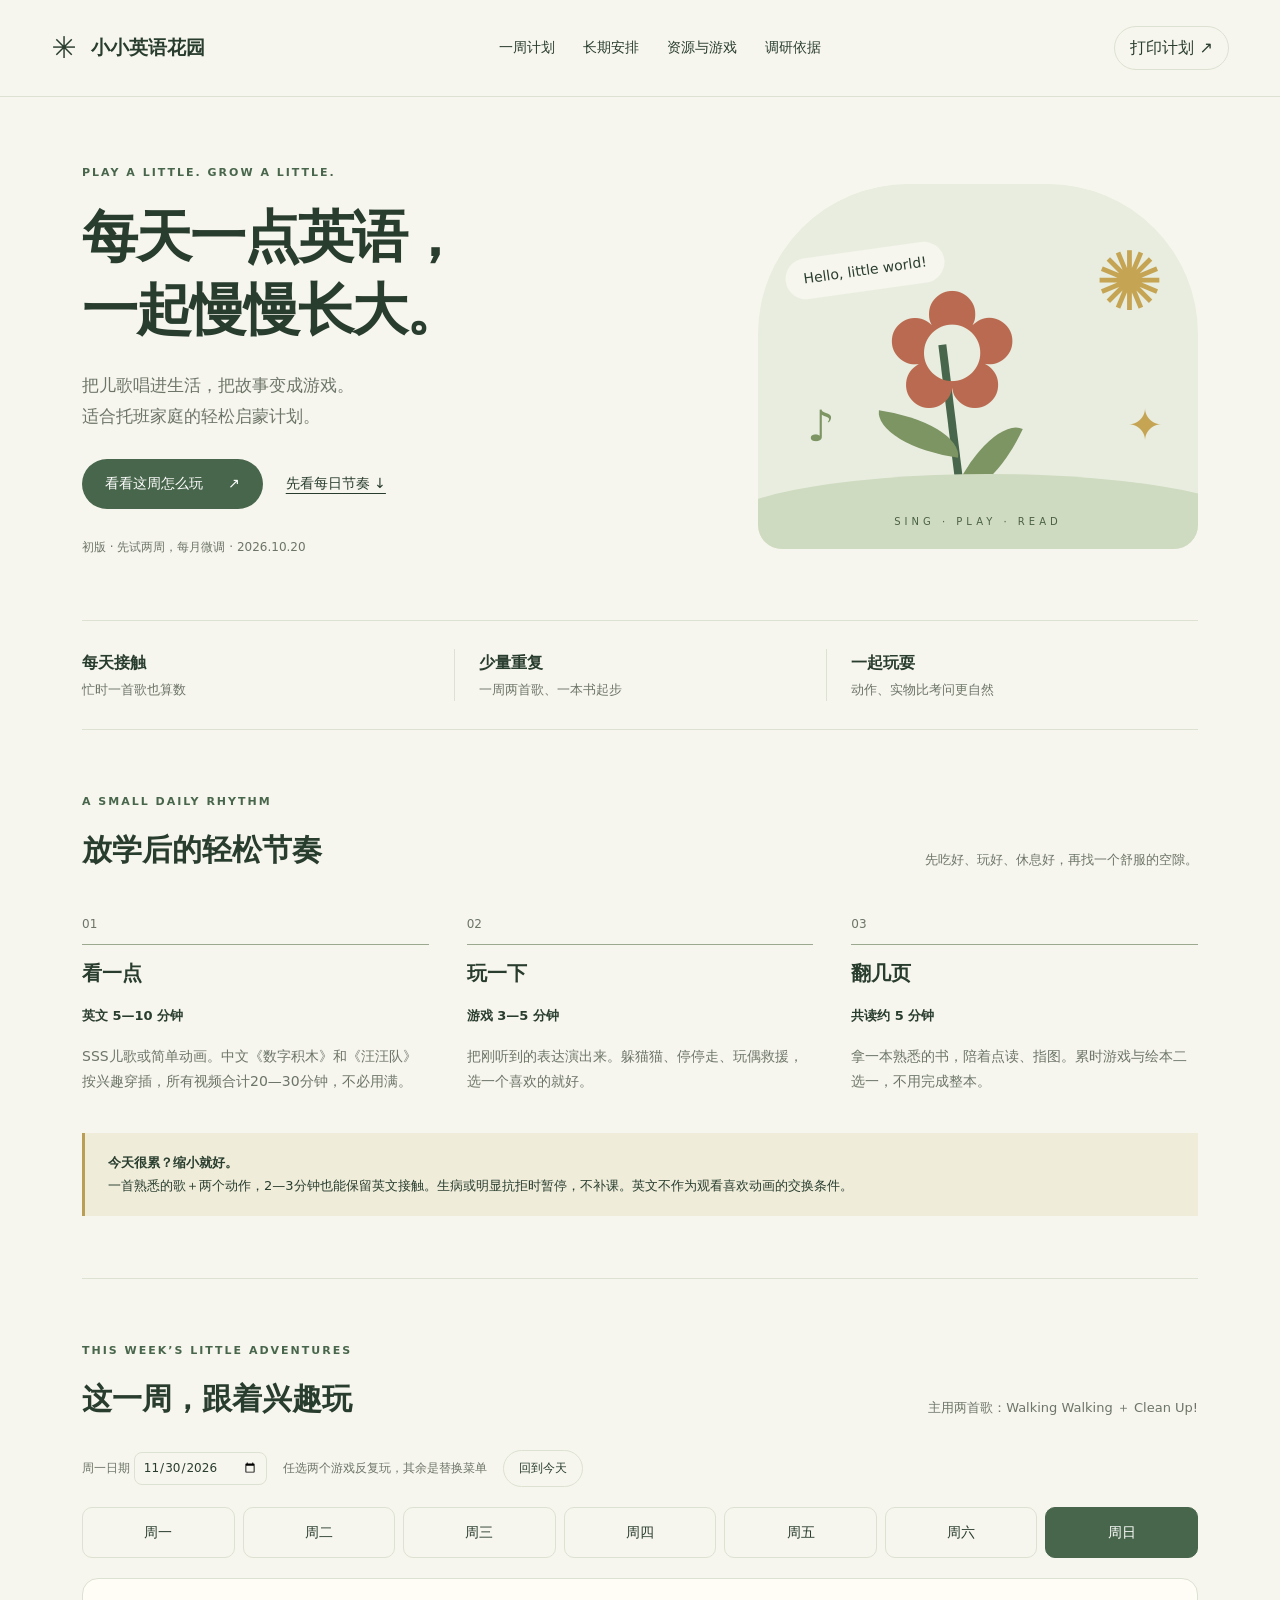
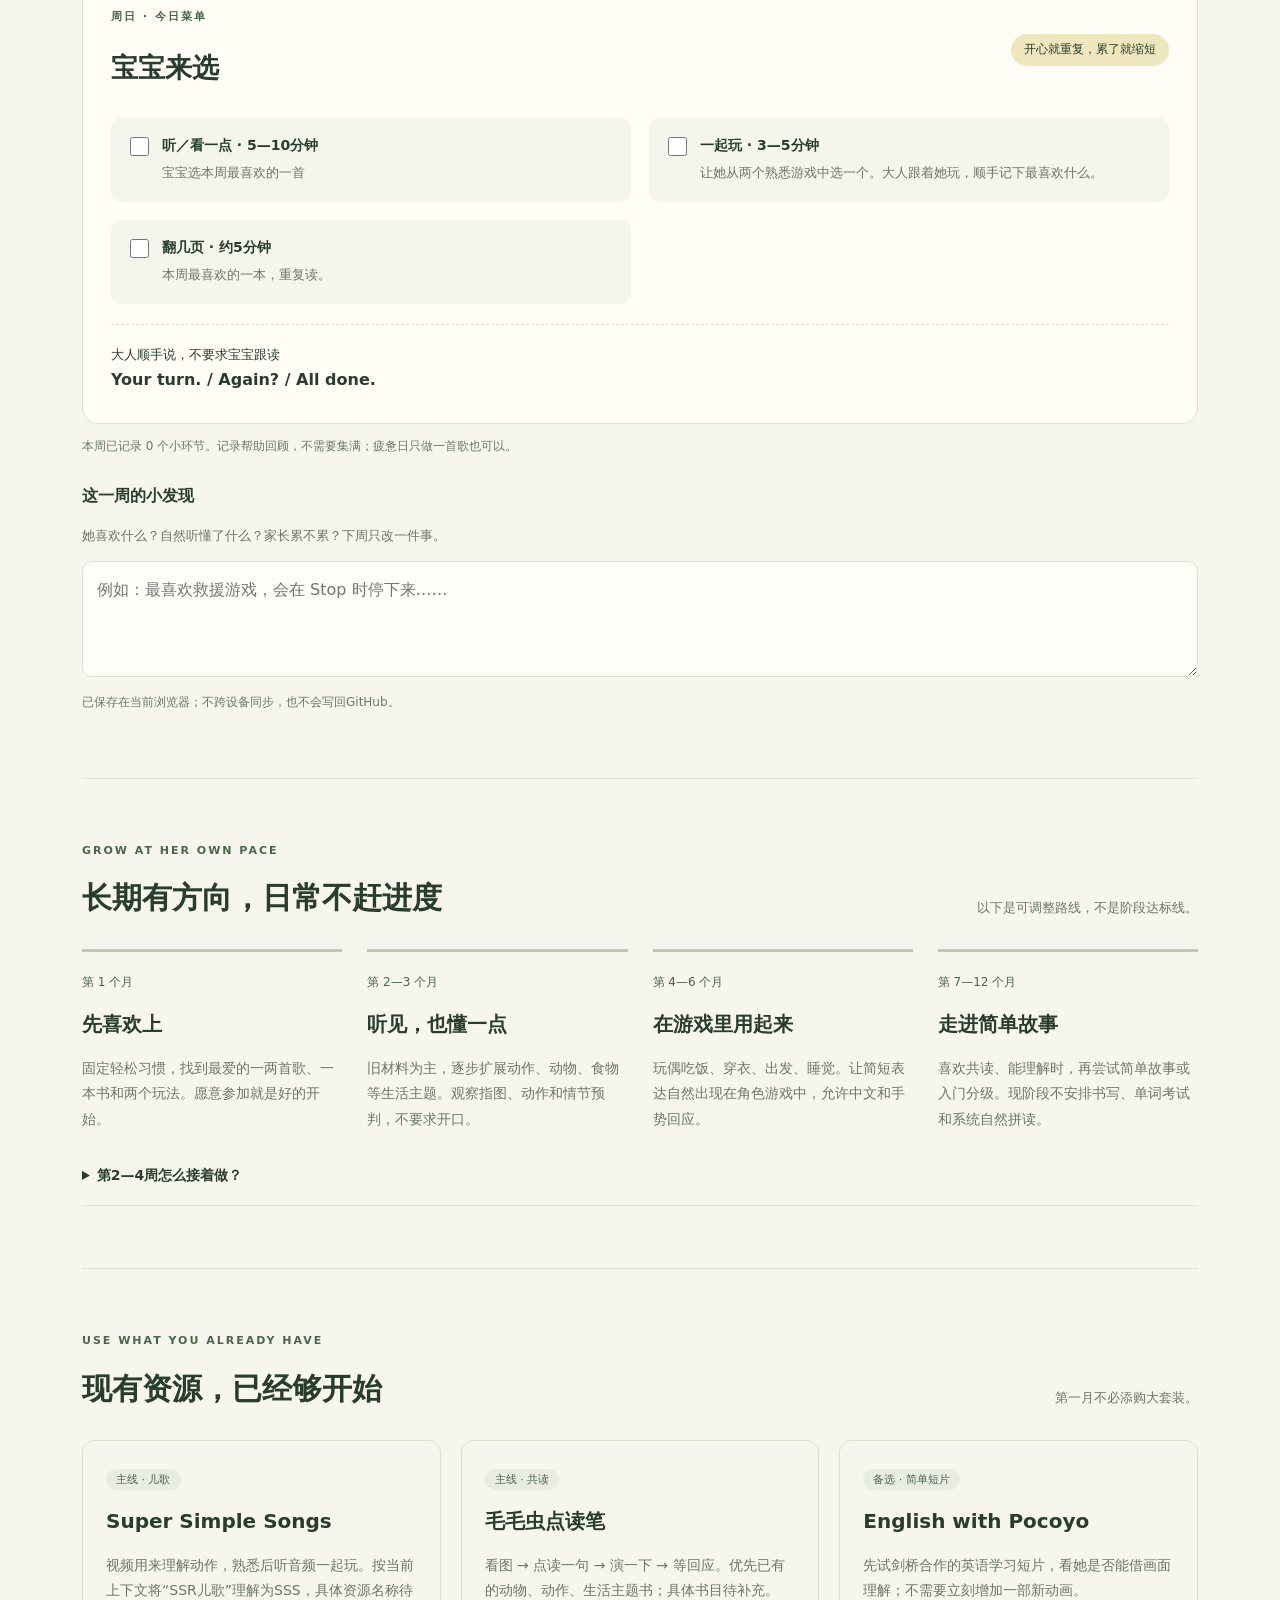
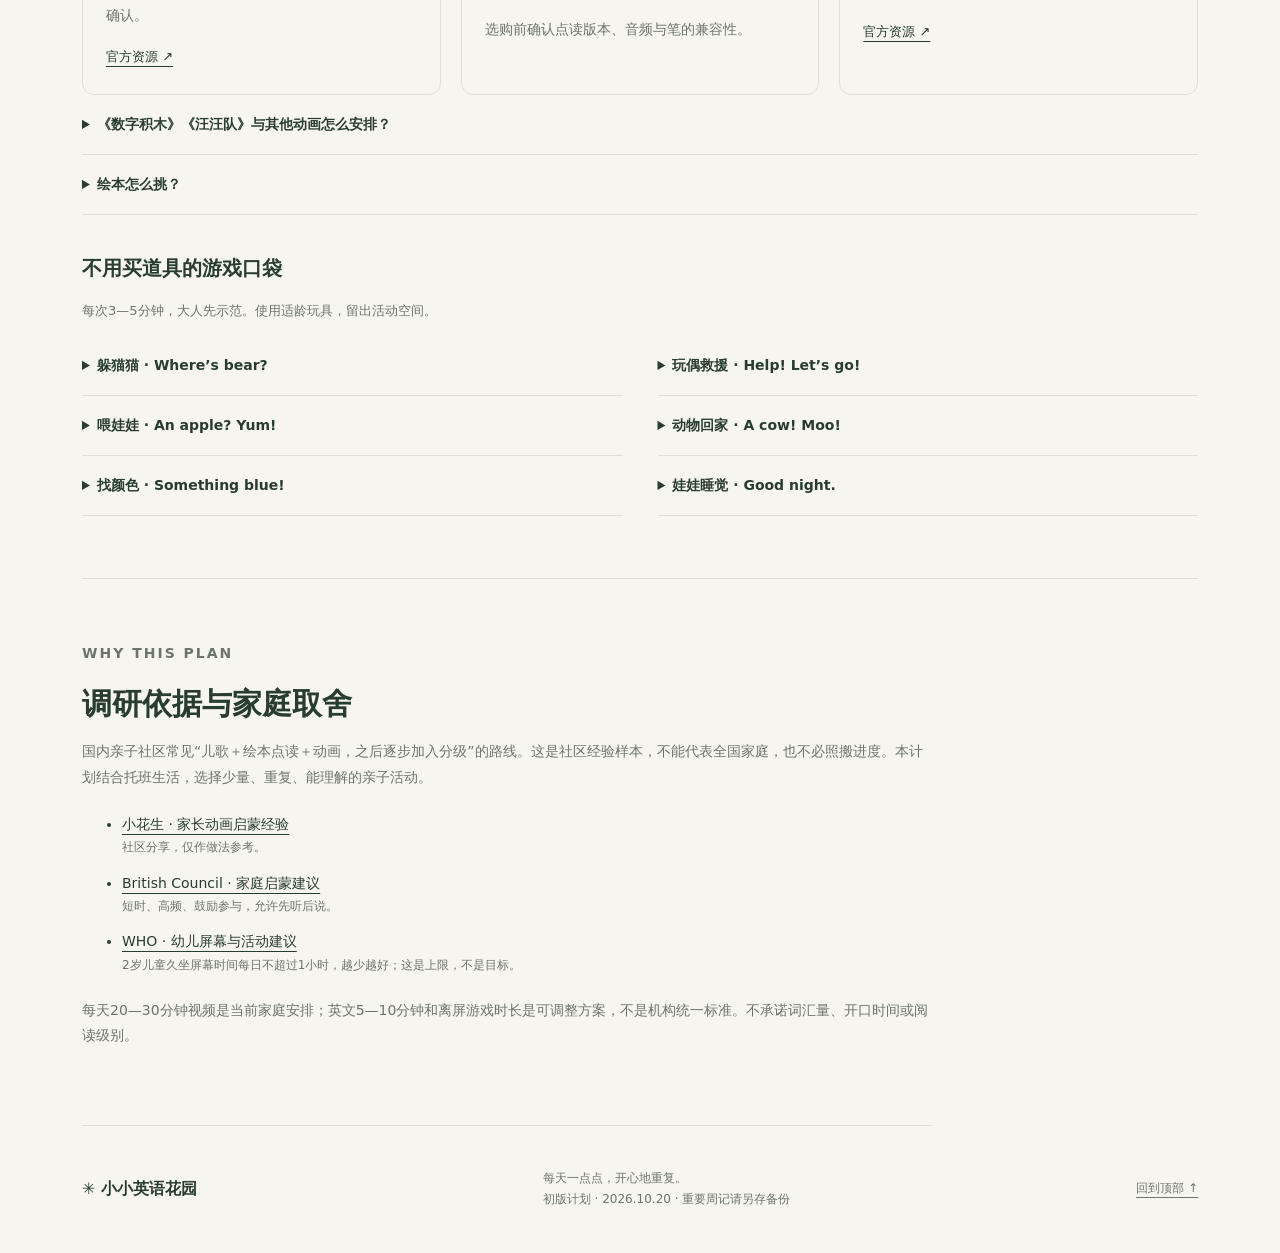
==== public/english-garden/index.html @ f320137e "Add English garden project folder, project index and shared Pages deployment" ====
<!doctype html>
<html lang="zh-CN"><head><meta charset="utf-8"><meta name="viewport" content="width=device-width,initial-scale=1"><meta name="theme-color" content="#48664b"><meta name="description" content="每天一点英语：适合托班家庭的亲子英语游戏、长期安排和一周计划。"><title>小小英语花园 · 家庭启蒙计划</title><link rel="stylesheet" href="style.css"></head>
<body><header><a class="brand" href="#home"><span aria-hidden="true">✳</span> 小小英语花园</a><nav aria-label="主导航"><a href="#week">一周计划</a><a href="#roadmap">长期安排</a><a href="#resources">资源与游戏</a><a href="#sources">调研依据</a></nav><button id="print" class="small">打印计划 ↗</button></header>
<main><section id="home" class="hero"><div><p class="eyebrow">PLAY A LITTLE. GROW A LITTLE.</p><h1>每天一点英语，<br>一起慢慢长大。</h1><p class="intro">把儿歌唱进生活，把故事变成游戏。<br>适合托班家庭的轻松启蒙计划。</p><div class="actions"><a class="button" href="#week">看看这周怎么玩 <span>↗</span></a><a href="#routine">先看每日节奏 ↓</a></div><p class="caption">初版 · 先试两周，每月微调 · 2026.10.20</p></div><div class="garden" aria-hidden="true"><div class="sun">✺</div><div class="bubble">Hello, little world!</div><div class="stem"></div><div class="flower">✿</div><div class="leaf l1"></div><div class="leaf l2"></div><div class="ground"></div><span class="seed">♪</span><span class="sprout">✦</span><div class="garden-label">SING · PLAY · READ</div></div></section>
<section class="principles"><div><b>每天接触</b><span>忙时一首歌也算数</span></div><div><b>少量重复</b><span>一周两首歌、一本书起步</span></div><div><b>一起玩耍</b><span>动作、实物比考问更自然</span></div></section>
<section id="routine"><div class="heading"><div><p class="eyebrow">A SMALL DAILY RHYTHM</p><h2>放学后的轻松节奏</h2></div><p>先吃好、玩好、休息好，再找一个舒服的空隙。</p></div><div class="routine"><article><span class="number">01</span><h3>看一点</h3><b>英文 5—10 分钟</b><p>SSS儿歌或简单动画。中文《数字积木》和《汪汪队》按兴趣穿插，所有视频合计20—30分钟，不必用满。</p></article><article><span class="number">02</span><h3>玩一下</h3><b>游戏 3—5 分钟</b><p>把刚听到的表达演出来。躲猫猫、停停走、玩偶救援，选一个喜欢的就好。</p></article><article><span class="number">03</span><h3>翻几页</h3><b>共读约 5 分钟</b><p>拿一本熟悉的书，陪着点读、指图。累时游戏与绘本二选一，不用完成整本。</p></article></div><aside class="note"><b>今天很累？缩小就好。</b> 一首熟悉的歌＋两个动作，2—3分钟也能保留英文接触。生病或明显抗拒时暂停，不补课。英文不作为观看喜欢动画的交换条件。</aside></section>
<section id="week" class="weekly"><div class="heading"><div><p class="eyebrow">THIS WEEK’S LITTLE ADVENTURES</p><h2>这一周，跟着兴趣玩</h2></div><p>主用两首歌：Walking Walking ＋ Clean Up!</p></div><div class="week-toolbar"><label>周一日期 <input type="date" id="weekDate"></label><span>任选两个游戏反复玩，其余是替换菜单</span><button class="small" id="today">回到今天</button></div><div id="days" class="days" role="tablist" aria-label="选择星期"></div><div id="dayPanel" role="tabpanel" tabindex="0"></div><p class="storage" id="progress" aria-live="polite"></p><div class="review"><label for="review">这一周的小发现</label><p>她喜欢什么？自然听懂了什么？家长累不累？下周只改一件事。</p><textarea id="review" rows="3" placeholder="例如：最喜欢救援游戏，会在 Stop 时停下来……"></textarea><span id="saveState" class="storage" role="status">勾选和周记仅保存在当前浏览器，不同步到GitHub或其他设备。</span></div><div id="printWeek" class="print-only"></div></section>
<section id="roadmap"><div class="heading"><div><p class="eyebrow">GROW AT HER OWN PACE</p><h2>长期有方向，日常不赶进度</h2></div><p>以下是可调整路线，不是阶段达标线。</p></div><div class="timeline"><article><span>第 1 个月</span><h3>先喜欢上</h3><p>固定轻松习惯，找到最爱的一两首歌、一本书和两个玩法。愿意参加就是好的开始。</p></article><article><span>第 2—3 个月</span><h3>听见，也懂一点</h3><p>旧材料为主，逐步扩展动作、动物、食物等生活主题。观察指图、动作和情节预判，不要求开口。</p></article><article><span>第 4—6 个月</span><h3>在游戏里用起来</h3><p>玩偶吃饭、穿衣、出发、睡觉。让简短表达自然出现在角色游戏中，允许中文和手势回应。</p></article><article><span>第 7—12 个月</span><h3>走进简单故事</h3><p>喜欢共读、能理解时，再尝试简单故事或入门分级。现阶段不安排书写、单词考试和系统自然拼读。</p></article></div><details><summary>第2—4周怎么接着做？</summary><p>第2周保留旧歌，按兴趣加入身体动作；第3周试动物与寻找；第4周试玩偶吃饭、睡觉。每周最多小幅增加内容，喜欢的主题可以延长，没兴趣就换回熟悉玩法。</p></details></section>
<section id="resources"><div class="heading"><div><p class="eyebrow">USE WHAT YOU ALREADY HAVE</p><h2>现有资源，已经够开始</h2></div><p>第一月不必添购大套装。</p></div><div class="resource-grid"><article><span class="tag">主线 · 儿歌</span><h3>Super Simple Songs</h3><p>视频用来理解动作，熟悉后听音频一起玩。按当前上下文将“SSR儿歌”理解为SSS，具体资源名称待确认。</p><a href="https://supersimple.com/super-simple-songs/" target="_blank" rel="noopener noreferrer">官方资源 ↗</a></article><article><span class="tag">主线 · 共读</span><h3>毛毛虫点读笔</h3><p>看图 → 点读一句 → 演一下 → 等回应。优先已有的动物、动作、生活主题书；具体书目待补充。</p><p class="caption">选购前确认点读版本、音频与笔的兼容性。</p></article><article><span class="tag">备选 · 简单短片</span><h3>English with Pocoyo</h3><p>先试剑桥合作的英语学习短片，看她是否能借画面理解；不需要立刻增加一部新动画。</p><a href="https://www.cambridgeenglish.org/learning-english/parents-and-children/activities-for-children/pocoyo/" target="_blank" rel="noopener noreferrer">官方资源 ↗</a></article></div><details><summary>《数字积木》《汪汪队》与其他动画怎么安排？</summary><p>中文《数字积木》继续作为数学兴趣内容；偶尔想看《汪汪队》也保留，纳入总视频时长。每天英文接触可以通过歌曲、游戏或绘本维持。英文 Numberblocks 可以从介绍1—5的内容试起；Peppa Pig及《汪汪队》英文连续对话暂不作为零基础主线。没有兴趣时不用硬换英文。</p></details><details><summary>绘本怎么挑？</summary><p>先挑已有的图清楚、文字少、能演出来的书。若已有 Dear Zoo、Brown Bear、Where’s Spot? 可以试；这些是条件推荐，不表示已经拥有，也不要求购买。</p></details><div class="games-title"><h3>不用买道具的游戏口袋</h3><p>每次3—5分钟，大人先示范。使用适龄玩具，留出活动空间。</p></div><div class="game-list"><details><summary>躲猫猫 · Where’s bear?</summary><p>毛巾盖住玩偶，露一点让她找，再轮流藏。说 Peekaboo! 她只做动作也可以。</p></details><details><summary>玩偶救援 · Help! Let’s go!</summary><p>积木挡住玩偶，玩具车来帮忙，搬开后说 Thank you! 用她喜欢的救援情节延伸。</p></details><details><summary>喂娃娃 · An apple? Yum!</summary><p>用适龄玩具食物或图片给娃娃吃饭，最后说 All done. 不使用有误吞风险的小零件。</p></details><details><summary>动物回家 · A cow! Moo!</summary><p>拿两三只动物玩具，模仿声音、走路和睡觉，再送回纸盒。</p></details><details><summary>找颜色 · Something blue!</summary><p>只从眼前两三件物品中找一种颜色。她看向、指向目标都算回应，不要求英文说出。</p></details><details><summary>娃娃睡觉 · Good night.</summary><p>给娃娃擦脸、盖小被子，挥手道晚安。在熟悉情节里反复使用简短表达。</p></details></div></section>
<section id="sources" class="sources"><p class="eyebrow">WHY THIS PLAN</p><h2>调研依据与家庭取舍</h2><p>国内亲子社区常见“儿歌＋绘本点读＋动画，之后逐步加入分级”的路线。这是社区经验样本，不能代表全国家庭，也不必照搬进度。本计划结合托班生活，选择少量、重复、能理解的亲子活动。</p><ul><li><a href="https://www.xiaohuasheng.cn/blog/27de4a2fd410fbc5" target="_blank" rel="noopener noreferrer">小花生 · 家长动画启蒙经验</a><span>社区分享，仅作做法参考。</span></li><li><a href="https://learnenglishkids.britishcouncil.org/parents/helping-your-child/how-start-teaching-kids-english-home?page=2" target="_blank" rel="noopener noreferrer">British Council · 家庭启蒙建议</a><span>短时、高频、鼓励参与，允许先听后说。</span></li><li><a href="https://www.who.int/EN/news-room/detail/24-04-2019-to-grow-up-healthy-children-need-to-sit-less-and-play-more" target="_blank" rel="noopener noreferrer">WHO · 幼儿屏幕与活动建议</a><span>2岁儿童久坐屏幕时间每日不超过1小时，越少越好；这是上限，不是目标。</span></li></ul><p class="caption">每天20—30分钟视频是当前家庭安排；英文5—10分钟和离屏游戏时长是可调整方案，不是机构统一标准。不承诺词汇量、开口时间或阅读级别。</p></section></main>
<footer><span>✳ 小小英语花园</span><p>每天一点点，开心地重复。<br>初版计划 · 2026.10.20 · 重要周记请另存备份</p><a href="#home">回到顶部 ↑</a></footer><script src="app.js"></script></body></html>
---- public/english-garden/style.css ----
:root{--paper:#f7f6ee;--ink:#293d2e;--green:#48664b;--muted:#6c7568;--line:#dce1d2;--yellow:#eee3a6}*{box-sizing:border-box}html{scroll-behavior:smooth;scroll-padding-top:95px}body{margin:0;background:var(--paper);color:var(--ink);font:16px/1.8 system-ui,-apple-system,"PingFang SC","Microsoft YaHei",sans-serif}a{color:inherit;text-underline-offset:5px}button,input,textarea{font:inherit}button,a,input,textarea,summary{-webkit-tap-highlight-color:transparent}button{cursor:pointer}a:focus-visible,button:focus-visible,input:focus-visible,textarea:focus-visible,summary:focus-visible{outline:3px solid #b07a39;outline-offset:4px}header{display:flex;align-items:center;justify-content:space-between;gap:20px;padding:21px 4vw;border-bottom:1px solid var(--line);background:var(--paper)}.brand{font-weight:750;text-decoration:none;font-size:19px;white-space:nowrap}.brand span{font-size:30px;vertical-align:middle;margin-right:8px}nav{display:flex;gap:28px;font-size:14px}nav a{text-decoration:none}.small{padding:7px 15px;border:1px solid var(--line);border-radius:30px;background:transparent;color:var(--ink);white-space:nowrap}main{max-width:1180px;margin:auto;padding:0 32px}section{padding:62px 0;border-bottom:1px solid var(--line)}.hero{display:grid;grid-template-columns:1.15fr 1fr;align-items:center;gap:30px;padding:66px 0 50px}.eyebrow{font-size:11px;font-weight:650;letter-spacing:2px;color:var(--green);margin:0 0 17px}h1{font-size:clamp(38px,4.4vw,62px);line-height:1.3;letter-spacing:-2px;font-weight:600;margin:12px 0 24px}h2{font-size:30px;line-height:1.4;margin:0;font-weight:600}h3{font-size:20px;margin:10px 0}.intro{font-size:17px;color:var(--muted)}.actions{display:flex;align-items:center;gap:23px;margin:28px 0}.actions>a{font-size:14px}.button{display:inline-flex;gap:25px;padding:12px 23px;border-radius:30px;background:var(--green);color:white;text-decoration:none}.caption,.storage{font-size:12px;color:var(--muted)}.garden{position:relative;height:365px;border-radius:150px 150px 24px 24px;background:#e8eddf;overflow:hidden;max-width:440px;width:100%;justify-self:end}.sun{position:absolute;top:24px;right:34px;color:#c5a454;font-size:82px}.bubble{position:absolute;top:66px;left:27px;background:var(--paper);padding:8px 18px;border-radius:22px;font-size:14px;transform:rotate(-8deg)}.flower{position:absolute;left:125px;top:85px;font-size:165px;line-height:1;color:#ba6a50;z-index:2}.stem{position:absolute;width:8px;height:175px;left:191px;top:160px;background:var(--green);transform:rotate(-7deg)}.leaf{position:absolute;width:85px;height:36px;border-radius:0 100% 0 100%;background:#7d9463;top:232px;left:118px;transform:rotate(8deg)}.l2{left:188px;top:258px;transform:rotate(-65deg)}.ground{position:absolute;width:550px;height:110px;background:#cfdbc0;border-radius:50%;left:-45px;bottom:-35px}.seed{position:absolute;left:49px;bottom:84px;font-size:43px;color:#7d9463}.sprout{position:absolute;right:35px;bottom:85px;font-size:43px;color:#c5a454}.garden-label{position:absolute;bottom:18px;width:100%;text-align:center;font-size:10px;letter-spacing:4px;color:#4b6144}.principles{padding:28px 0;display:grid;grid-template-columns:repeat(3,1fr)}.principles div{padding-left:24px;border-left:1px solid var(--line)}.principles div:first-child{padding-left:0;border:0}.principles b,.principles span{display:block}.principles span{font-size:13px;color:var(--muted)}.heading{display:flex;justify-content:space-between;align-items:end;gap:28px;margin-bottom:30px}.heading>p{font-size:13px;color:var(--muted);max-width:330px;margin:0}.routine{display:grid;grid-template-columns:repeat(3,1fr);gap:38px}.routine article{position:relative;padding-top:13px}.number{font-size:12px;border-bottom:1px solid #9ba98f;padding-bottom:8px;display:block;color:var(--muted)}.routine b{font-size:13px}.routine p,.resource-grid p,.timeline p{font-size:14px;color:var(--muted)}.note{margin-top:25px;padding:18px 23px;border-left:3px solid #ba9d56;background:#efecda;font-size:13px}.note b{display:block}.week-toolbar{display:flex;gap:16px;align-items:center;flex-wrap:wrap;font-size:12px;color:var(--muted);margin-bottom:20px}input[type=date]{border:1px solid var(--line);background:transparent;border-radius:8px;color:var(--ink);padding:4px 8px}.days{display:grid;grid-template-columns:repeat(7,1fr);gap:8px;margin-bottom:20px}.days button{border:1px solid var(--line);padding:12px 4px;background:transparent;border-radius:10px;color:var(--ink);font-size:14px}.days button[aria-selected=true]{background:var(--green);color:white;border-color:var(--green)}.day-content{background:#fffdf6;border:1px solid var(--line);border-radius:16px;padding:28px}.day-header{display:flex;align-items:center;justify-content:space-between;gap:18px}.day-header h3{font-size:27px;margin:0}.badge{font-size:12px;border-radius:20px;background:#eee7bd;padding:5px 13px;white-space:nowrap}.tasks{display:grid;grid-template-columns:1fr 1fr;gap:18px;margin-top:25px}.task{display:flex;align-items:start;gap:10px;padding:15px;background:#f4f5ec;border-radius:10px;cursor:pointer}.task input{width:19px;height:19px;flex:0 0 19px;accent-color:var(--green);margin-top:4px}.task b{font-size:14px;display:block}.task span{font-size:13px;color:var(--muted)}.phrase{border-top:1px dashed var(--line);padding-top:18px;margin-top:20px;font-size:13px}.phrase b{display:block;font-size:16px}.review{margin-top:25px}.review>label{font-weight:650}.review p{font-size:13px;color:var(--muted)}textarea{width:100%;border:1px solid var(--line);border-radius:10px;padding:14px;background:#fffdf7;color:var(--ink);resize:vertical}.timeline{display:grid;grid-template-columns:repeat(4,1fr);gap:25px}.timeline article{border-top:3px solid #bccba9;padding-top:15px}.timeline span{font-size:12px;color:var(--green)}details{border-bottom:1px solid var(--line);padding:17px 0;font-size:14px}summary{cursor:pointer;font-weight:600}details p{color:var(--muted);padding-right:15px}.resource-grid{display:grid;grid-template-columns:repeat(3,1fr);gap:20px}.resource-grid article{border:1px solid var(--line);padding:23px;border-radius:12px}.tag{font-size:11px;color:var(--green);background:#e9eddf;padding:4px 10px;border-radius:20px}.resource-grid a{font-size:13px}.games-title{margin-top:35px}.games-title p{font-size:13px;color:var(--muted)}.game-list{display:grid;grid-template-columns:1fr 1fr;gap:0 35px}.sources{max-width:850px}.sources>p{font-size:14px;color:var(--muted)}.sources li{padding:6px 0;font-size:14px}.sources li span{display:block;color:var(--muted);font-size:12px}footer{max-width:1180px;margin:auto;display:flex;justify-content:space-between;align-items:center;padding:30px 32px;gap:20px;font-size:12px;color:var(--muted)}footer>span{font-size:16px;font-weight:650;color:var(--ink)}.print-only{display:none}@media(max-width:800px){header{flex-wrap:wrap;padding:15px 22px;gap:12px}nav{order:3;width:100%;gap:18px;justify-content:space-between;font-size:12px}main{padding:0 22px}.hero{grid-template-columns:1fr;gap:20px;padding-top:35px}.garden{justify-self:center;height:280px;max-width:420px}.flower{top:36px}.stem{top:115px}.leaf{top:185px}.l2{top:211px}.bubble{top:35px}.sun{top:0}.heading{display:block}.heading>p{margin-top:16px}.routine,.resource-grid{grid-template-columns:1fr;gap:15px}.routine article{padding-top:0}.timeline{grid-template-columns:1fr 1fr}.tasks{grid-template-columns:1fr}.days{gap:4px}.days button{font-size:12px}.day-content{padding:20px}.day-header{align-items:start}.day-header h3{font-size:23px}.badge{font-size:10px}.principles div{padding-left:12px}.principles b{font-size:14px}.principles span{font-size:11px}.game-list{grid-template-columns:1fr}section{padding:40px 0}footer{flex-wrap:wrap}.actions{gap:15px}.actions>a{font-size:12px}}@media(prefers-reduced-motion:reduce){html{scroll-behavior:auto}}@media print{header,footer,.hero,.principles,#routine,#roadmap,#resources,#sources,.week-toolbar,.days,#dayPanel,.review,.storage{display:none}main{max-width:none;padding:0}section{padding:0;border:0}.print-only{display:block}.print-day{break-inside:avoid;border-bottom:1px solid #ccc;padding:9px 0}.print-day h3{margin:2px 0}.print-day p{margin:2px 0;font-size:12px}body{background:white;color:black}.weekly .heading{margin-bottom:10px}h2{font-size:24px}.heading>p{font-size:11px}}
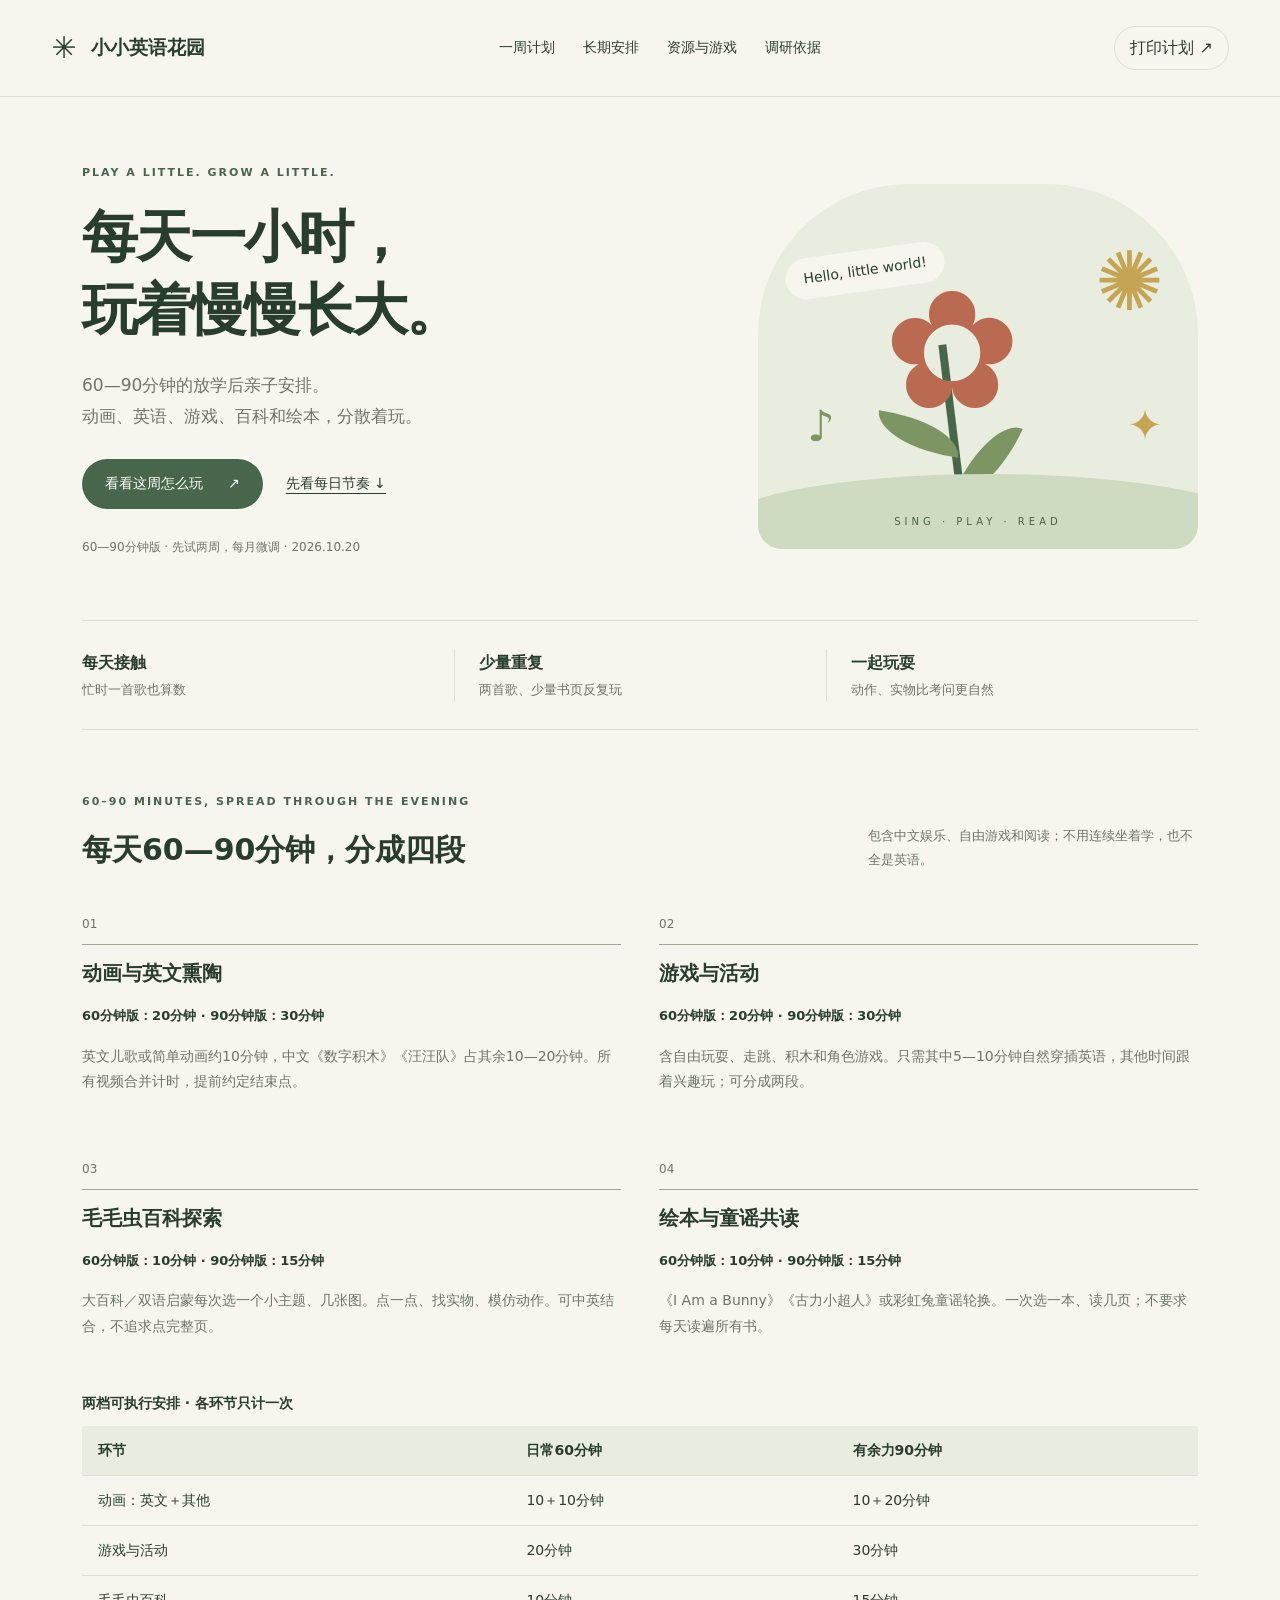
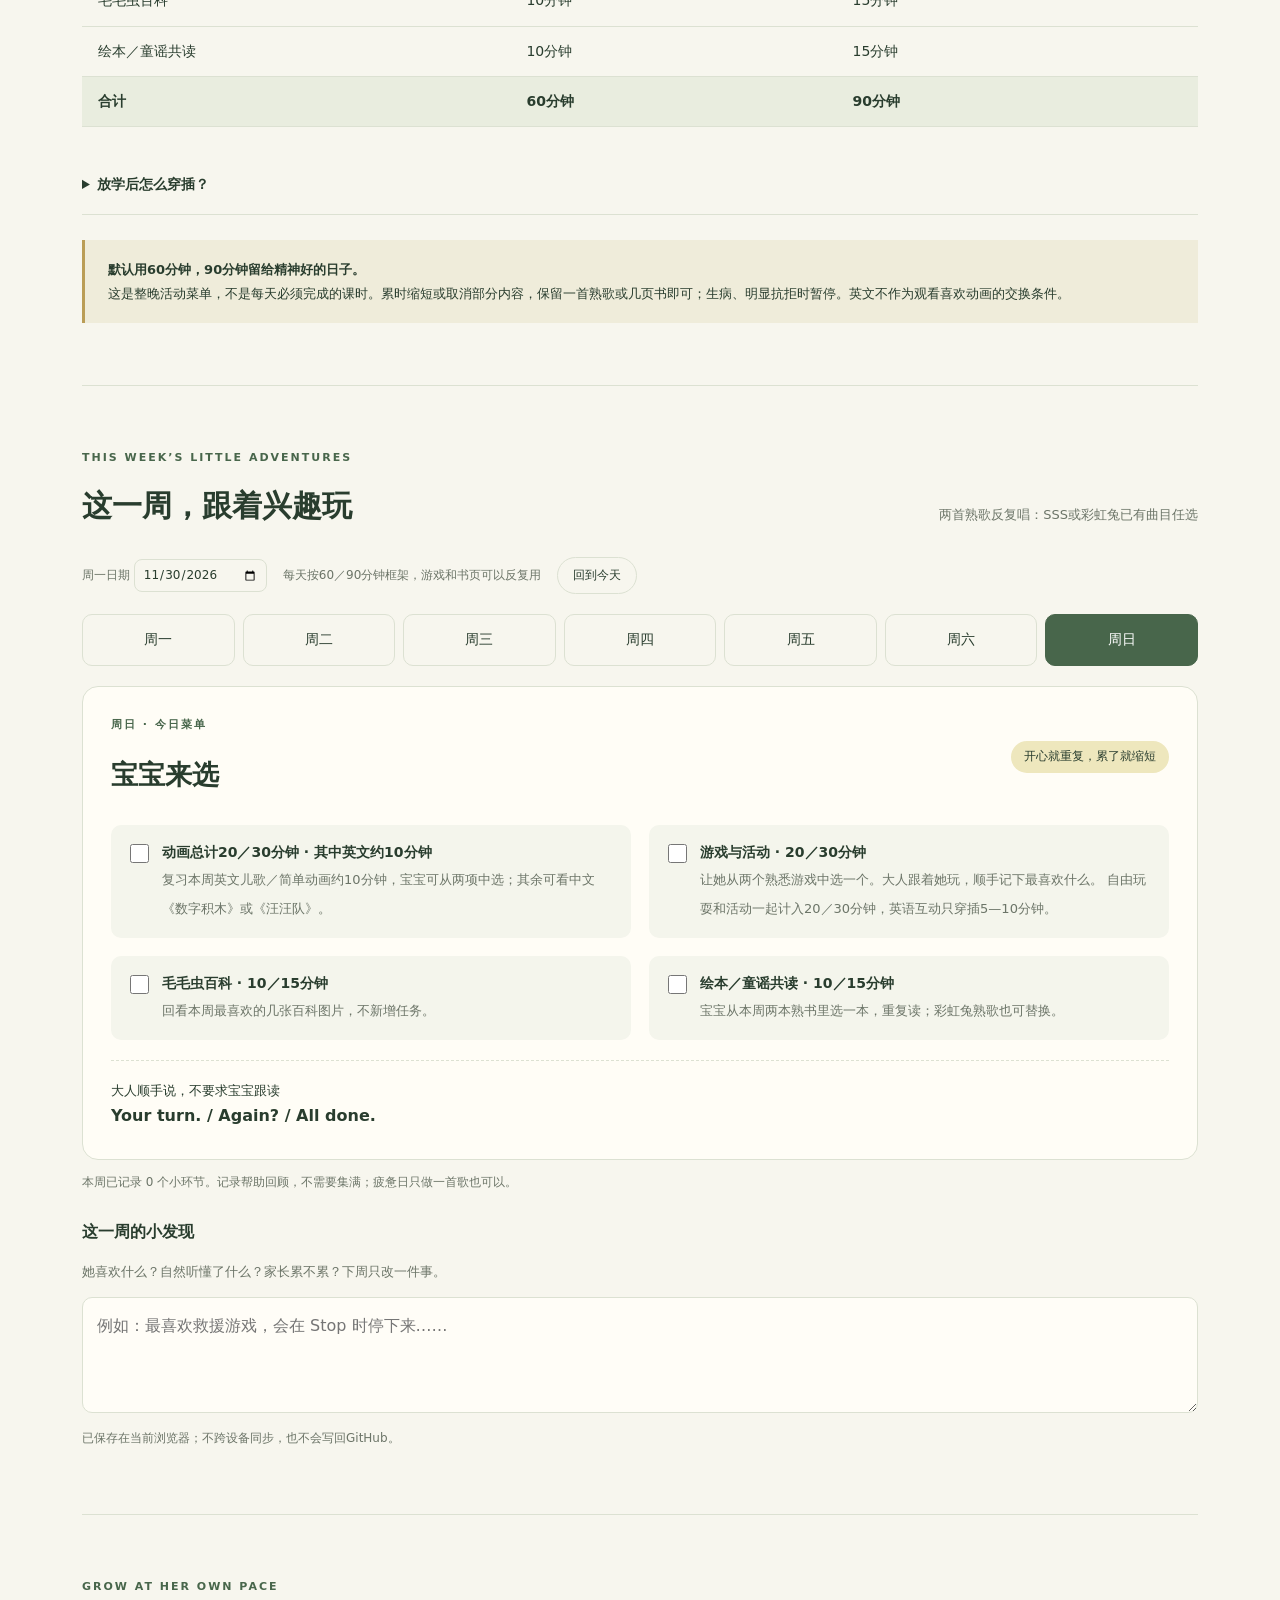
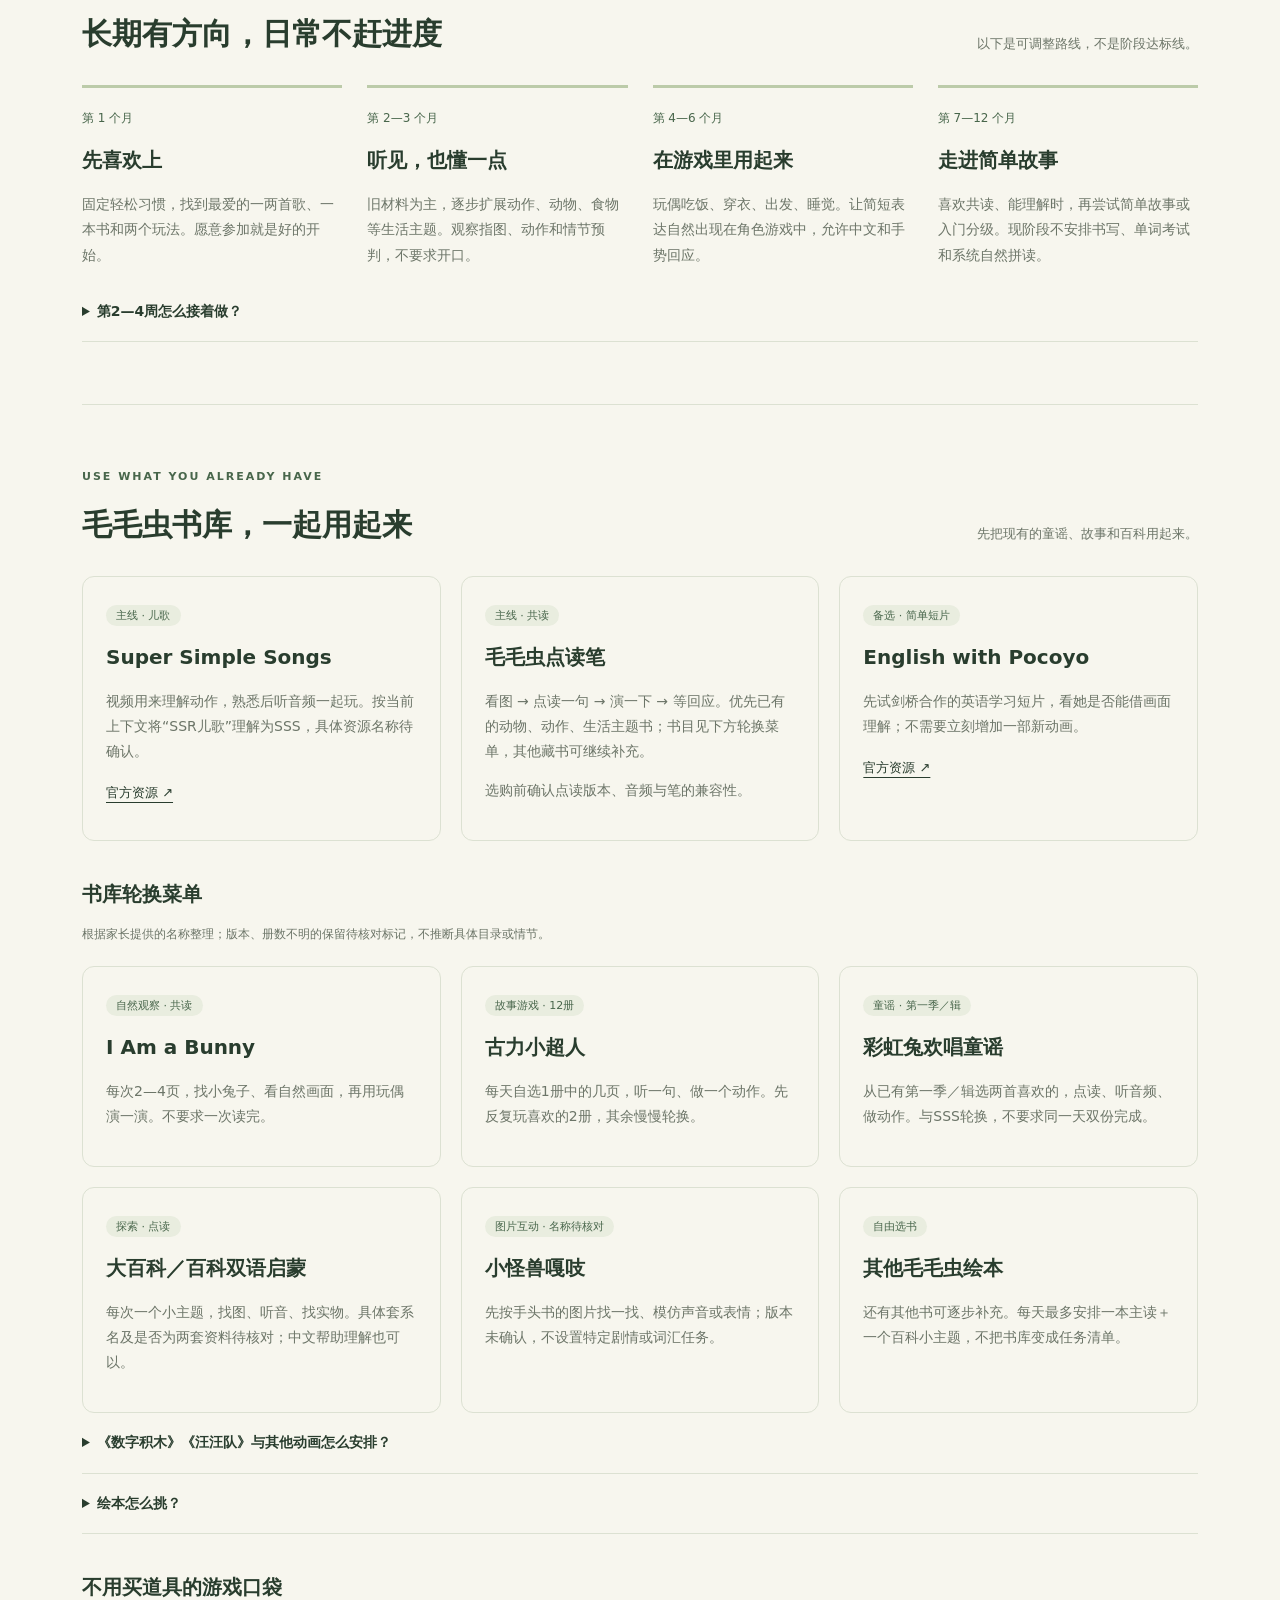
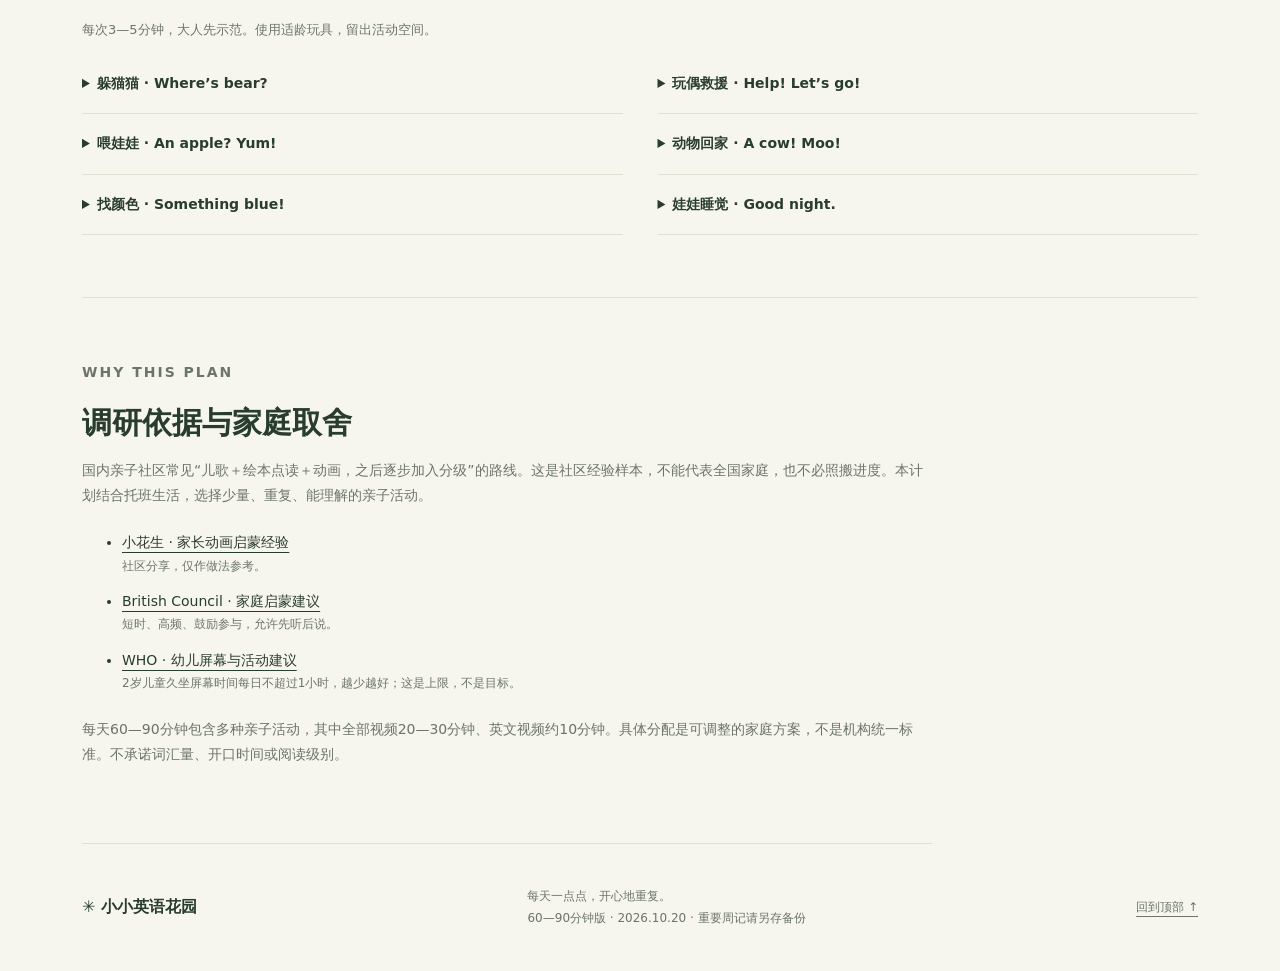
==== commit c1aa912f: "Expand daily plan to 60–90 minutes and add picture-book and encyclopedia rotation" ====
--- a/public/english-garden/index.html
+++ b/public/english-garden/index.html
@@ -1,11 +1,11 @@
 <!doctype html>
 <html lang="zh-CN"><head><meta charset="utf-8"><meta name="viewport" content="width=device-width,initial-scale=1"><meta name="theme-color" content="#48664b"><meta name="description" content="每天一点英语：适合托班家庭的亲子英语游戏、长期安排和一周计划。"><title>小小英语花园 · 家庭启蒙计划</title><link rel="stylesheet" href="style.css"></head>
 <body><header><a class="brand" href="#home"><span aria-hidden="true">✳</span> 小小英语花园</a><nav aria-label="主导航"><a href="#week">一周计划</a><a href="#roadmap">长期安排</a><a href="#resources">资源与游戏</a><a href="#sources">调研依据</a></nav><button id="print" class="small">打印计划 ↗</button></header>
-<main><section id="home" class="hero"><div><p class="eyebrow">PLAY A LITTLE. GROW A LITTLE.</p><h1>每天一点英语，<br>一起慢慢长大。</h1><p class="intro">把儿歌唱进生活，把故事变成游戏。<br>适合托班家庭的轻松启蒙计划。</p><div class="actions"><a class="button" href="#week">看看这周怎么玩 <span>↗</span></a><a href="#routine">先看每日节奏 ↓</a></div><p class="caption">初版 · 先试两周，每月微调 · 2026.10.20</p></div><div class="garden" aria-hidden="true"><div class="sun">✺</div><div class="bubble">Hello, little world!</div><div class="stem"></div><div class="flower">✿</div><div class="leaf l1"></div><div class="leaf l2"></div><div class="ground"></div><span class="seed">♪</span><span class="sprout">✦</span><div class="garden-label">SING · PLAY · READ</div></div></section>
-<section class="principles"><div><b>每天接触</b><span>忙时一首歌也算数</span></div><div><b>少量重复</b><span>一周两首歌、一本书起步</span></div><div><b>一起玩耍</b><span>动作、实物比考问更自然</span></div></section>
-<section id="routine"><div class="heading"><div><p class="eyebrow">A SMALL DAILY RHYTHM</p><h2>放学后的轻松节奏</h2></div><p>先吃好、玩好、休息好，再找一个舒服的空隙。</p></div><div class="routine"><article><span class="number">01</span><h3>看一点</h3><b>英文 5—10 分钟</b><p>SSS儿歌或简单动画。中文《数字积木》和《汪汪队》按兴趣穿插，所有视频合计20—30分钟，不必用满。</p></article><article><span class="number">02</span><h3>玩一下</h3><b>游戏 3—5 分钟</b><p>把刚听到的表达演出来。躲猫猫、停停走、玩偶救援，选一个喜欢的就好。</p></article><article><span class="number">03</span><h3>翻几页</h3><b>共读约 5 分钟</b><p>拿一本熟悉的书，陪着点读、指图。累时游戏与绘本二选一，不用完成整本。</p></article></div><aside class="note"><b>今天很累？缩小就好。</b> 一首熟悉的歌＋两个动作，2—3分钟也能保留英文接触。生病或明显抗拒时暂停，不补课。英文不作为观看喜欢动画的交换条件。</aside></section>
-<section id="week" class="weekly"><div class="heading"><div><p class="eyebrow">THIS WEEK’S LITTLE ADVENTURES</p><h2>这一周，跟着兴趣玩</h2></div><p>主用两首歌：Walking Walking ＋ Clean Up!</p></div><div class="week-toolbar"><label>周一日期 <input type="date" id="weekDate"></label><span>任选两个游戏反复玩，其余是替换菜单</span><button class="small" id="today">回到今天</button></div><div id="days" class="days" role="tablist" aria-label="选择星期"></div><div id="dayPanel" role="tabpanel" tabindex="0"></div><p class="storage" id="progress" aria-live="polite"></p><div class="review"><label for="review">这一周的小发现</label><p>她喜欢什么？自然听懂了什么？家长累不累？下周只改一件事。</p><textarea id="review" rows="3" placeholder="例如：最喜欢救援游戏，会在 Stop 时停下来……"></textarea><span id="saveState" class="storage" role="status">勾选和周记仅保存在当前浏览器，不同步到GitHub或其他设备。</span></div><div id="printWeek" class="print-only"></div></section>
+<main><section id="home" class="hero"><div><p class="eyebrow">PLAY A LITTLE. GROW A LITTLE.</p><h1>每天一小时，<br>玩着慢慢长大。</h1><p class="intro">60—90分钟的放学后亲子安排。<br>动画、英语、游戏、百科和绘本，分散着玩。</p><div class="actions"><a class="button" href="#week">看看这周怎么玩 <span>↗</span></a><a href="#routine">先看每日节奏 ↓</a></div><p class="caption">60—90分钟版 · 先试两周，每月微调 · 2026.10.20</p></div><div class="garden" aria-hidden="true"><div class="sun">✺</div><div class="bubble">Hello, little world!</div><div class="stem"></div><div class="flower">✿</div><div class="leaf l1"></div><div class="leaf l2"></div><div class="ground"></div><span class="seed">♪</span><span class="sprout">✦</span><div class="garden-label">SING · PLAY · READ</div></div></section>
+<section class="principles"><div><b>每天接触</b><span>忙时一首歌也算数</span></div><div><b>少量重复</b><span>两首歌、少量书页反复玩</span></div><div><b>一起玩耍</b><span>动作、实物比考问更自然</span></div></section>
+<section id="routine"><div class="heading"><div><p class="eyebrow">60–90 MINUTES, SPREAD THROUGH THE EVENING</p><h2>每天60—90分钟，分成四段</h2></div><p>包含中文娱乐、自由游戏和阅读；不用连续坐着学，也不全是英语。</p></div><div class="routine"><article><span class="number">01</span><h3>动画与英文熏陶</h3><b>60分钟版：20分钟 · 90分钟版：30分钟</b><p>英文儿歌或简单动画约10分钟，中文《数字积木》《汪汪队》占其余10—20分钟。所有视频合并计时，提前约定结束点。</p></article><article><span class="number">02</span><h3>游戏与活动</h3><b>60分钟版：20分钟 · 90分钟版：30分钟</b><p>含自由玩耍、走跳、积木和角色游戏。只需其中5—10分钟自然穿插英语，其他时间跟着兴趣玩；可分成两段。</p></article><article><span class="number">03</span><h3>毛毛虫百科探索</h3><b>60分钟版：10分钟 · 90分钟版：15分钟</b><p>大百科／双语启蒙每次选一个小主题、几张图。点一点、找实物、模仿动作。可中英结合，不追求点完整页。</p></article><article><span class="number">04</span><h3>绘本与童谣共读</h3><b>60分钟版：10分钟 · 90分钟版：15分钟</b><p>《I Am a Bunny》《古力小超人》或彩虹兔童谣轮换。一次选一本、读几页；不要求每天读遍所有书。</p></article></div><div class="schedule-table"><table><caption>两档可执行安排 · 各环节只计一次</caption><thead><tr><th>环节</th><th>日常60分钟</th><th>有余力90分钟</th></tr></thead><tbody><tr><td>动画：英文＋其他</td><td>10＋10分钟</td><td>10＋20分钟</td></tr><tr><td>游戏与活动</td><td>20分钟</td><td>30分钟</td></tr><tr><td>毛毛虫百科</td><td>10分钟</td><td>15分钟</td></tr><tr><td>绘本／童谣共读</td><td>10分钟</td><td>15分钟</td></tr><tr><th>合计</th><th>60分钟</th><th>90分钟</th></tr></tbody></table></div><details><summary>放学后怎么穿插？</summary><p>先加餐和休息，再玩20／30分钟；晚饭后看动画20／30分钟，稍作走动再点读百科10／15分钟；洗漱前留绘本10／15分钟。吃饭、洗澡和休息不计入这60—90分钟。具体时点按家庭作息顺延；不为了完成计划推迟入睡。</p><p>儿歌配游戏时只计游戏时长，彩虹兔共读唱歌时只计阅读时长，不重复累计。音频不需要全天播放，只用熟悉内容陪着唱、陪着演。</p></details><aside class="note"><b>默认用60分钟，90分钟留给精神好的日子。</b> 这是整晚活动菜单，不是每天必须完成的课时。累时缩短或取消部分内容，保留一首熟歌或几页书即可；生病、明显抗拒时暂停。英文不作为观看喜欢动画的交换条件。</aside></section>
+<section id="week" class="weekly"><div class="heading"><div><p class="eyebrow">THIS WEEK’S LITTLE ADVENTURES</p><h2>这一周，跟着兴趣玩</h2></div><p>两首熟歌反复唱：SSS或彩虹兔已有曲目任选</p></div><div class="week-toolbar"><label>周一日期 <input type="date" id="weekDate"></label><span>每天按60／90分钟框架，游戏和书页可以反复用</span><button class="small" id="today">回到今天</button></div><div id="days" class="days" role="tablist" aria-label="选择星期"></div><div id="dayPanel" role="tabpanel" tabindex="0"></div><p class="storage" id="progress" aria-live="polite"></p><div class="review"><label for="review">这一周的小发现</label><p>她喜欢什么？自然听懂了什么？家长累不累？下周只改一件事。</p><textarea id="review" rows="3" placeholder="例如：最喜欢救援游戏，会在 Stop 时停下来……"></textarea><span id="saveState" class="storage" role="status">勾选和周记仅保存在当前浏览器，不同步到GitHub或其他设备。</span></div><div id="printWeek" class="print-only"></div></section>
 <section id="roadmap"><div class="heading"><div><p class="eyebrow">GROW AT HER OWN PACE</p><h2>长期有方向，日常不赶进度</h2></div><p>以下是可调整路线，不是阶段达标线。</p></div><div class="timeline"><article><span>第 1 个月</span><h3>先喜欢上</h3><p>固定轻松习惯，找到最爱的一两首歌、一本书和两个玩法。愿意参加就是好的开始。</p></article><article><span>第 2—3 个月</span><h3>听见，也懂一点</h3><p>旧材料为主，逐步扩展动作、动物、食物等生活主题。观察指图、动作和情节预判，不要求开口。</p></article><article><span>第 4—6 个月</span><h3>在游戏里用起来</h3><p>玩偶吃饭、穿衣、出发、睡觉。让简短表达自然出现在角色游戏中，允许中文和手势回应。</p></article><article><span>第 7—12 个月</span><h3>走进简单故事</h3><p>喜欢共读、能理解时，再尝试简单故事或入门分级。现阶段不安排书写、单词考试和系统自然拼读。</p></article></div><details><summary>第2—4周怎么接着做？</summary><p>第2周保留旧歌，按兴趣加入身体动作；第3周试动物与寻找；第4周试玩偶吃饭、睡觉。每周最多小幅增加内容，喜欢的主题可以延长，没兴趣就换回熟悉玩法。</p></details></section>
-<section id="resources"><div class="heading"><div><p class="eyebrow">USE WHAT YOU ALREADY HAVE</p><h2>现有资源，已经够开始</h2></div><p>第一月不必添购大套装。</p></div><div class="resource-grid"><article><span class="tag">主线 · 儿歌</span><h3>Super Simple Songs</h3><p>视频用来理解动作，熟悉后听音频一起玩。按当前上下文将“SSR儿歌”理解为SSS，具体资源名称待确认。</p><a href="https://supersimple.com/super-simple-songs/" target="_blank" rel="noopener noreferrer">官方资源 ↗</a></article><article><span class="tag">主线 · 共读</span><h3>毛毛虫点读笔</h3><p>看图 → 点读一句 → 演一下 → 等回应。优先已有的动物、动作、生活主题书；具体书目待补充。</p><p class="caption">选购前确认点读版本、音频与笔的兼容性。</p></article><article><span class="tag">备选 · 简单短片</span><h3>English with Pocoyo</h3><p>先试剑桥合作的英语学习短片，看她是否能借画面理解；不需要立刻增加一部新动画。</p><a href="https://www.cambridgeenglish.org/learning-english/parents-and-children/activities-for-children/pocoyo/" target="_blank" rel="noopener noreferrer">官方资源 ↗</a></article></div><details><summary>《数字积木》《汪汪队》与其他动画怎么安排？</summary><p>中文《数字积木》继续作为数学兴趣内容；偶尔想看《汪汪队》也保留，纳入总视频时长。每天英文接触可以通过歌曲、游戏或绘本维持。英文 Numberblocks 可以从介绍1—5的内容试起；Peppa Pig及《汪汪队》英文连续对话暂不作为零基础主线。没有兴趣时不用硬换英文。</p></details><details><summary>绘本怎么挑？</summary><p>先挑已有的图清楚、文字少、能演出来的书。若已有 Dear Zoo、Brown Bear、Where’s Spot? 可以试；这些是条件推荐，不表示已经拥有，也不要求购买。</p></details><div class="games-title"><h3>不用买道具的游戏口袋</h3><p>每次3—5分钟，大人先示范。使用适龄玩具，留出活动空间。</p></div><div class="game-list"><details><summary>躲猫猫 · Where’s bear?</summary><p>毛巾盖住玩偶，露一点让她找，再轮流藏。说 Peekaboo! 她只做动作也可以。</p></details><details><summary>玩偶救援 · Help! Let’s go!</summary><p>积木挡住玩偶，玩具车来帮忙，搬开后说 Thank you! 用她喜欢的救援情节延伸。</p></details><details><summary>喂娃娃 · An apple? Yum!</summary><p>用适龄玩具食物或图片给娃娃吃饭，最后说 All done. 不使用有误吞风险的小零件。</p></details><details><summary>动物回家 · A cow! Moo!</summary><p>拿两三只动物玩具，模仿声音、走路和睡觉，再送回纸盒。</p></details><details><summary>找颜色 · Something blue!</summary><p>只从眼前两三件物品中找一种颜色。她看向、指向目标都算回应，不要求英文说出。</p></details><details><summary>娃娃睡觉 · Good night.</summary><p>给娃娃擦脸、盖小被子，挥手道晚安。在熟悉情节里反复使用简短表达。</p></details></div></section>
-<section id="sources" class="sources"><p class="eyebrow">WHY THIS PLAN</p><h2>调研依据与家庭取舍</h2><p>国内亲子社区常见“儿歌＋绘本点读＋动画，之后逐步加入分级”的路线。这是社区经验样本，不能代表全国家庭，也不必照搬进度。本计划结合托班生活，选择少量、重复、能理解的亲子活动。</p><ul><li><a href="https://www.xiaohuasheng.cn/blog/27de4a2fd410fbc5" target="_blank" rel="noopener noreferrer">小花生 · 家长动画启蒙经验</a><span>社区分享，仅作做法参考。</span></li><li><a href="https://learnenglishkids.britishcouncil.org/parents/helping-your-child/how-start-teaching-kids-english-home?page=2" target="_blank" rel="noopener noreferrer">British Council · 家庭启蒙建议</a><span>短时、高频、鼓励参与，允许先听后说。</span></li><li><a href="https://www.who.int/EN/news-room/detail/24-04-2019-to-grow-up-healthy-children-need-to-sit-less-and-play-more" target="_blank" rel="noopener noreferrer">WHO · 幼儿屏幕与活动建议</a><span>2岁儿童久坐屏幕时间每日不超过1小时，越少越好；这是上限，不是目标。</span></li></ul><p class="caption">每天20—30分钟视频是当前家庭安排；英文5—10分钟和离屏游戏时长是可调整方案，不是机构统一标准。不承诺词汇量、开口时间或阅读级别。</p></section></main>
-<footer><span>✳ 小小英语花园</span><p>每天一点点，开心地重复。<br>初版计划 · 2026.10.20 · 重要周记请另存备份</p><a href="#home">回到顶部 ↑</a></footer><script src="app.js"></script></body></html>
+<section id="resources"><div class="heading"><div><p class="eyebrow">USE WHAT YOU ALREADY HAVE</p><h2>毛毛虫书库，一起用起来</h2></div><p>先把现有的童谣、故事和百科用起来。</p></div><div class="resource-grid"><article><span class="tag">主线 · 儿歌</span><h3>Super Simple Songs</h3><p>视频用来理解动作，熟悉后听音频一起玩。按当前上下文将“SSR儿歌”理解为SSS，具体资源名称待确认。</p><a href="https://supersimple.com/super-simple-songs/" target="_blank" rel="noopener noreferrer">官方资源 ↗</a></article><article><span class="tag">主线 · 共读</span><h3>毛毛虫点读笔</h3><p>看图 → 点读一句 → 演一下 → 等回应。优先已有的动物、动作、生活主题书；书目见下方轮换菜单，其他藏书可继续补充。</p><p class="caption">选购前确认点读版本、音频与笔的兼容性。</p></article><article><span class="tag">备选 · 简单短片</span><h3>English with Pocoyo</h3><p>先试剑桥合作的英语学习短片，看她是否能借画面理解；不需要立刻增加一部新动画。</p><a href="https://www.cambridgeenglish.org/learning-english/parents-and-children/activities-for-children/pocoyo/" target="_blank" rel="noopener noreferrer">官方资源 ↗</a></article></div><div class="book-shelf"><h3>书库轮换菜单</h3><p class="caption">根据家长提供的名称整理；版本、册数不明的保留待核对标记，不推断具体目录或情节。</p><div class="resource-grid"><article><span class="tag">自然观察 · 共读</span><h3>I Am a Bunny</h3><p>每次2—4页，找小兔子、看自然画面，再用玩偶演一演。不要求一次读完。</p></article><article><span class="tag">故事游戏 · 12册</span><h3>古力小超人</h3><p>每天自选1册中的几页，听一句、做一个动作。先反复玩喜欢的2册，其余慢慢轮换。</p></article><article><span class="tag">童谣 · 第一季／辑</span><h3>彩虹兔欢唱童谣</h3><p>从已有第一季／辑选两首喜欢的，点读、听音频、做动作。与SSS轮换，不要求同一天双份完成。</p></article><article><span class="tag">探索 · 点读</span><h3>大百科／百科双语启蒙</h3><p>每次一个小主题，找图、听音、找实物。具体套系名及是否为两套资料待核对；中文帮助理解也可以。</p></article><article><span class="tag">图片互动 · 名称待核对</span><h3>小怪兽嘎吱</h3><p>先按手头书的图片找一找、模仿声音或表情；版本未确认，不设置特定剧情或词汇任务。</p></article><article><span class="tag">自由选书</span><h3>其他毛毛虫绘本</h3><p>还有其他书可逐步补充。每天最多安排一本主读＋一个百科小主题，不把书库变成任务清单。</p></article></div></div><details><summary>《数字积木》《汪汪队》与其他动画怎么安排？</summary><p>中文《数字积木》继续作为数学兴趣内容；偶尔想看《汪汪队》也保留，纳入总视频时长。每天英文接触可以通过歌曲、游戏或绘本维持。英文 Numberblocks 可以从介绍1—5的内容试起；Peppa Pig及《汪汪队》英文连续对话暂不作为零基础主线。没有兴趣时不用硬换英文。</p></details><details><summary>绘本怎么挑？</summary><p>先挑已有的图清楚、文字少、能演出来的书。若已有 Dear Zoo、Brown Bear、Where’s Spot? 可以试；这些是条件推荐，不表示已经拥有，也不要求购买。</p></details><div class="games-title"><h3>不用买道具的游戏口袋</h3><p>每次3—5分钟，大人先示范。使用适龄玩具，留出活动空间。</p></div><div class="game-list"><details><summary>躲猫猫 · Where’s bear?</summary><p>毛巾盖住玩偶，露一点让她找，再轮流藏。说 Peekaboo! 她只做动作也可以。</p></details><details><summary>玩偶救援 · Help! Let’s go!</summary><p>积木挡住玩偶，玩具车来帮忙，搬开后说 Thank you! 用她喜欢的救援情节延伸。</p></details><details><summary>喂娃娃 · An apple? Yum!</summary><p>用适龄玩具食物或图片给娃娃吃饭，最后说 All done. 不使用有误吞风险的小零件。</p></details><details><summary>动物回家 · A cow! Moo!</summary><p>拿两三只动物玩具，模仿声音、走路和睡觉，再送回纸盒。</p></details><details><summary>找颜色 · Something blue!</summary><p>只从眼前两三件物品中找一种颜色。她看向、指向目标都算回应，不要求英文说出。</p></details><details><summary>娃娃睡觉 · Good night.</summary><p>给娃娃擦脸、盖小被子，挥手道晚安。在熟悉情节里反复使用简短表达。</p></details></div></section>
+<section id="sources" class="sources"><p class="eyebrow">WHY THIS PLAN</p><h2>调研依据与家庭取舍</h2><p>国内亲子社区常见“儿歌＋绘本点读＋动画，之后逐步加入分级”的路线。这是社区经验样本，不能代表全国家庭，也不必照搬进度。本计划结合托班生活，选择少量、重复、能理解的亲子活动。</p><ul><li><a href="https://www.xiaohuasheng.cn/blog/27de4a2fd410fbc5" target="_blank" rel="noopener noreferrer">小花生 · 家长动画启蒙经验</a><span>社区分享，仅作做法参考。</span></li><li><a href="https://learnenglishkids.britishcouncil.org/parents/helping-your-child/how-start-teaching-kids-english-home?page=2" target="_blank" rel="noopener noreferrer">British Council · 家庭启蒙建议</a><span>短时、高频、鼓励参与，允许先听后说。</span></li><li><a href="https://www.who.int/EN/news-room/detail/24-04-2019-to-grow-up-healthy-children-need-to-sit-less-and-play-more" target="_blank" rel="noopener noreferrer">WHO · 幼儿屏幕与活动建议</a><span>2岁儿童久坐屏幕时间每日不超过1小时，越少越好；这是上限，不是目标。</span></li></ul><p class="caption">每天60—90分钟包含多种亲子活动，其中全部视频20—30分钟、英文视频约10分钟。具体分配是可调整的家庭方案，不是机构统一标准。不承诺词汇量、开口时间或阅读级别。</p></section></main>
+<footer><span>✳ 小小英语花园</span><p>每天一点点，开心地重复。<br>60—90分钟版 · 2026.10.20 · 重要周记请另存备份</p><a href="#home">回到顶部 ↑</a></footer><script src="app.js"></script></body></html>
--- a/public/english-garden/style.css
+++ b/public/english-garden/style.css
@@ -1 +1,4 @@
 :root{--paper:#f7f6ee;--ink:#293d2e;--green:#48664b;--muted:#6c7568;--line:#dce1d2;--yellow:#eee3a6}*{box-sizing:border-box}html{scroll-behavior:smooth;scroll-padding-top:95px}body{margin:0;background:var(--paper);color:var(--ink);font:16px/1.8 system-ui,-apple-system,"PingFang SC","Microsoft YaHei",sans-serif}a{color:inherit;text-underline-offset:5px}button,input,textarea{font:inherit}button,a,input,textarea,summary{-webkit-tap-highlight-color:transparent}button{cursor:pointer}a:focus-visible,button:focus-visible,input:focus-visible,textarea:focus-visible,summary:focus-visible{outline:3px solid #b07a39;outline-offset:4px}header{display:flex;align-items:center;justify-content:space-between;gap:20px;padding:21px 4vw;border-bottom:1px solid var(--line);background:var(--paper)}.brand{font-weight:750;text-decoration:none;font-size:19px;white-space:nowrap}.brand span{font-size:30px;vertical-align:middle;margin-right:8px}nav{display:flex;gap:28px;font-size:14px}nav a{text-decoration:none}.small{padding:7px 15px;border:1px solid var(--line);border-radius:30px;background:transparent;color:var(--ink);white-space:nowrap}main{max-width:1180px;margin:auto;padding:0 32px}section{padding:62px 0;border-bottom:1px solid var(--line)}.hero{display:grid;grid-template-columns:1.15fr 1fr;align-items:center;gap:30px;padding:66px 0 50px}.eyebrow{font-size:11px;font-weight:650;letter-spacing:2px;color:var(--green);margin:0 0 17px}h1{font-size:clamp(38px,4.4vw,62px);line-height:1.3;letter-spacing:-2px;font-weight:600;margin:12px 0 24px}h2{font-size:30px;line-height:1.4;margin:0;font-weight:600}h3{font-size:20px;margin:10px 0}.intro{font-size:17px;color:var(--muted)}.actions{display:flex;align-items:center;gap:23px;margin:28px 0}.actions>a{font-size:14px}.button{display:inline-flex;gap:25px;padding:12px 23px;border-radius:30px;background:var(--green);color:white;text-decoration:none}.caption,.storage{font-size:12px;color:var(--muted)}.garden{position:relative;height:365px;border-radius:150px 150px 24px 24px;background:#e8eddf;overflow:hidden;max-width:440px;width:100%;justify-self:end}.sun{position:absolute;top:24px;right:34px;color:#c5a454;font-size:82px}.bubble{position:absolute;top:66px;left:27px;background:var(--paper);padding:8px 18px;border-radius:22px;font-size:14px;transform:rotate(-8deg)}.flower{position:absolute;left:125px;top:85px;font-size:165px;line-height:1;color:#ba6a50;z-index:2}.stem{position:absolute;width:8px;height:175px;left:191px;top:160px;background:var(--green);transform:rotate(-7deg)}.leaf{position:absolute;width:85px;height:36px;border-radius:0 100% 0 100%;background:#7d9463;top:232px;left:118px;transform:rotate(8deg)}.l2{left:188px;top:258px;transform:rotate(-65deg)}.ground{position:absolute;width:550px;height:110px;background:#cfdbc0;border-radius:50%;left:-45px;bottom:-35px}.seed{position:absolute;left:49px;bottom:84px;font-size:43px;color:#7d9463}.sprout{position:absolute;right:35px;bottom:85px;font-size:43px;color:#c5a454}.garden-label{position:absolute;bottom:18px;width:100%;text-align:center;font-size:10px;letter-spacing:4px;color:#4b6144}.principles{padding:28px 0;display:grid;grid-template-columns:repeat(3,1fr)}.principles div{padding-left:24px;border-left:1px solid var(--line)}.principles div:first-child{padding-left:0;border:0}.principles b,.principles span{display:block}.principles span{font-size:13px;color:var(--muted)}.heading{display:flex;justify-content:space-between;align-items:end;gap:28px;margin-bottom:30px}.heading>p{font-size:13px;color:var(--muted);max-width:330px;margin:0}.routine{display:grid;grid-template-columns:repeat(3,1fr);gap:38px}.routine article{position:relative;padding-top:13px}.number{font-size:12px;border-bottom:1px solid #9ba98f;padding-bottom:8px;display:block;color:var(--muted)}.routine b{font-size:13px}.routine p,.resource-grid p,.timeline p{font-size:14px;color:var(--muted)}.note{margin-top:25px;padding:18px 23px;border-left:3px solid #ba9d56;background:#efecda;font-size:13px}.note b{display:block}.week-toolbar{display:flex;gap:16px;align-items:center;flex-wrap:wrap;font-size:12px;color:var(--muted);margin-bottom:20px}input[type=date]{border:1px solid var(--line);background:transparent;border-radius:8px;color:var(--ink);padding:4px 8px}.days{display:grid;grid-template-columns:repeat(7,1fr);gap:8px;margin-bottom:20px}.days button{border:1px solid var(--line);padding:12px 4px;background:transparent;border-radius:10px;color:var(--ink);font-size:14px}.days button[aria-selected=true]{background:var(--green);color:white;border-color:var(--green)}.day-content{background:#fffdf6;border:1px solid var(--line);border-radius:16px;padding:28px}.day-header{display:flex;align-items:center;justify-content:space-between;gap:18px}.day-header h3{font-size:27px;margin:0}.badge{font-size:12px;border-radius:20px;background:#eee7bd;padding:5px 13px;white-space:nowrap}.tasks{display:grid;grid-template-columns:1fr 1fr;gap:18px;margin-top:25px}.task{display:flex;align-items:start;gap:10px;padding:15px;background:#f4f5ec;border-radius:10px;cursor:pointer}.task input{width:19px;height:19px;flex:0 0 19px;accent-color:var(--green);margin-top:4px}.task b{font-size:14px;display:block}.task span{font-size:13px;color:var(--muted)}.phrase{border-top:1px dashed var(--line);padding-top:18px;margin-top:20px;font-size:13px}.phrase b{display:block;font-size:16px}.review{margin-top:25px}.review>label{font-weight:650}.review p{font-size:13px;color:var(--muted)}textarea{width:100%;border:1px solid var(--line);border-radius:10px;padding:14px;background:#fffdf7;color:var(--ink);resize:vertical}.timeline{display:grid;grid-template-columns:repeat(4,1fr);gap:25px}.timeline article{border-top:3px solid #bccba9;padding-top:15px}.timeline span{font-size:12px;color:var(--green)}details{border-bottom:1px solid var(--line);padding:17px 0;font-size:14px}summary{cursor:pointer;font-weight:600}details p{color:var(--muted);padding-right:15px}.resource-grid{display:grid;grid-template-columns:repeat(3,1fr);gap:20px}.resource-grid article{border:1px solid var(--line);padding:23px;border-radius:12px}.tag{font-size:11px;color:var(--green);background:#e9eddf;padding:4px 10px;border-radius:20px}.resource-grid a{font-size:13px}.games-title{margin-top:35px}.games-title p{font-size:13px;color:var(--muted)}.game-list{display:grid;grid-template-columns:1fr 1fr;gap:0 35px}.sources{max-width:850px}.sources>p{font-size:14px;color:var(--muted)}.sources li{padding:6px 0;font-size:14px}.sources li span{display:block;color:var(--muted);font-size:12px}footer{max-width:1180px;margin:auto;display:flex;justify-content:space-between;align-items:center;padding:30px 32px;gap:20px;font-size:12px;color:var(--muted)}footer>span{font-size:16px;font-weight:650;color:var(--ink)}.print-only{display:none}@media(max-width:800px){header{flex-wrap:wrap;padding:15px 22px;gap:12px}nav{order:3;width:100%;gap:18px;justify-content:space-between;font-size:12px}main{padding:0 22px}.hero{grid-template-columns:1fr;gap:20px;padding-top:35px}.garden{justify-self:center;height:280px;max-width:420px}.flower{top:36px}.stem{top:115px}.leaf{top:185px}.l2{top:211px}.bubble{top:35px}.sun{top:0}.heading{display:block}.heading>p{margin-top:16px}.routine,.resource-grid{grid-template-columns:1fr;gap:15px}.routine article{padding-top:0}.timeline{grid-template-columns:1fr 1fr}.tasks{grid-template-columns:1fr}.days{gap:4px}.days button{font-size:12px}.day-content{padding:20px}.day-header{align-items:start}.day-header h3{font-size:23px}.badge{font-size:10px}.principles div{padding-left:12px}.principles b{font-size:14px}.principles span{font-size:11px}.game-list{grid-template-columns:1fr}section{padding:40px 0}footer{flex-wrap:wrap}.actions{gap:15px}.actions>a{font-size:12px}}@media(prefers-reduced-motion:reduce){html{scroll-behavior:auto}}@media print{header,footer,.hero,.principles,#routine,#roadmap,#resources,#sources,.week-toolbar,.days,#dayPanel,.review,.storage{display:none}main{max-width:none;padding:0}section{padding:0;border:0}.print-only{display:block}.print-day{break-inside:avoid;border-bottom:1px solid #ccc;padding:9px 0}.print-day h3{margin:2px 0}.print-day p{margin:2px 0;font-size:12px}body{background:white;color:black}.weekly .heading{margin-bottom:10px}h2{font-size:24px}.heading>p{font-size:11px}}
+
+/* Evening plan v2 */
+.routine{grid-template-columns:repeat(2,1fr)}.schedule-table{overflow-x:auto;margin:28px 0}.schedule-table table{width:100%;border-collapse:collapse;font-size:14px;text-align:left}.schedule-table caption{text-align:left;font-weight:650;padding:10px 0}.schedule-table th,.schedule-table td{padding:12px 16px;border-bottom:1px solid var(--line)}.schedule-table thead,.schedule-table tr:last-child{background:#e9eddf}.book-shelf{margin-top:35px}.book-shelf>.resource-grid{margin-top:20px}@media(max-width:800px){.routine{grid-template-columns:1fr}.schedule-table th,.schedule-table td{padding:9px;font-size:12px}}
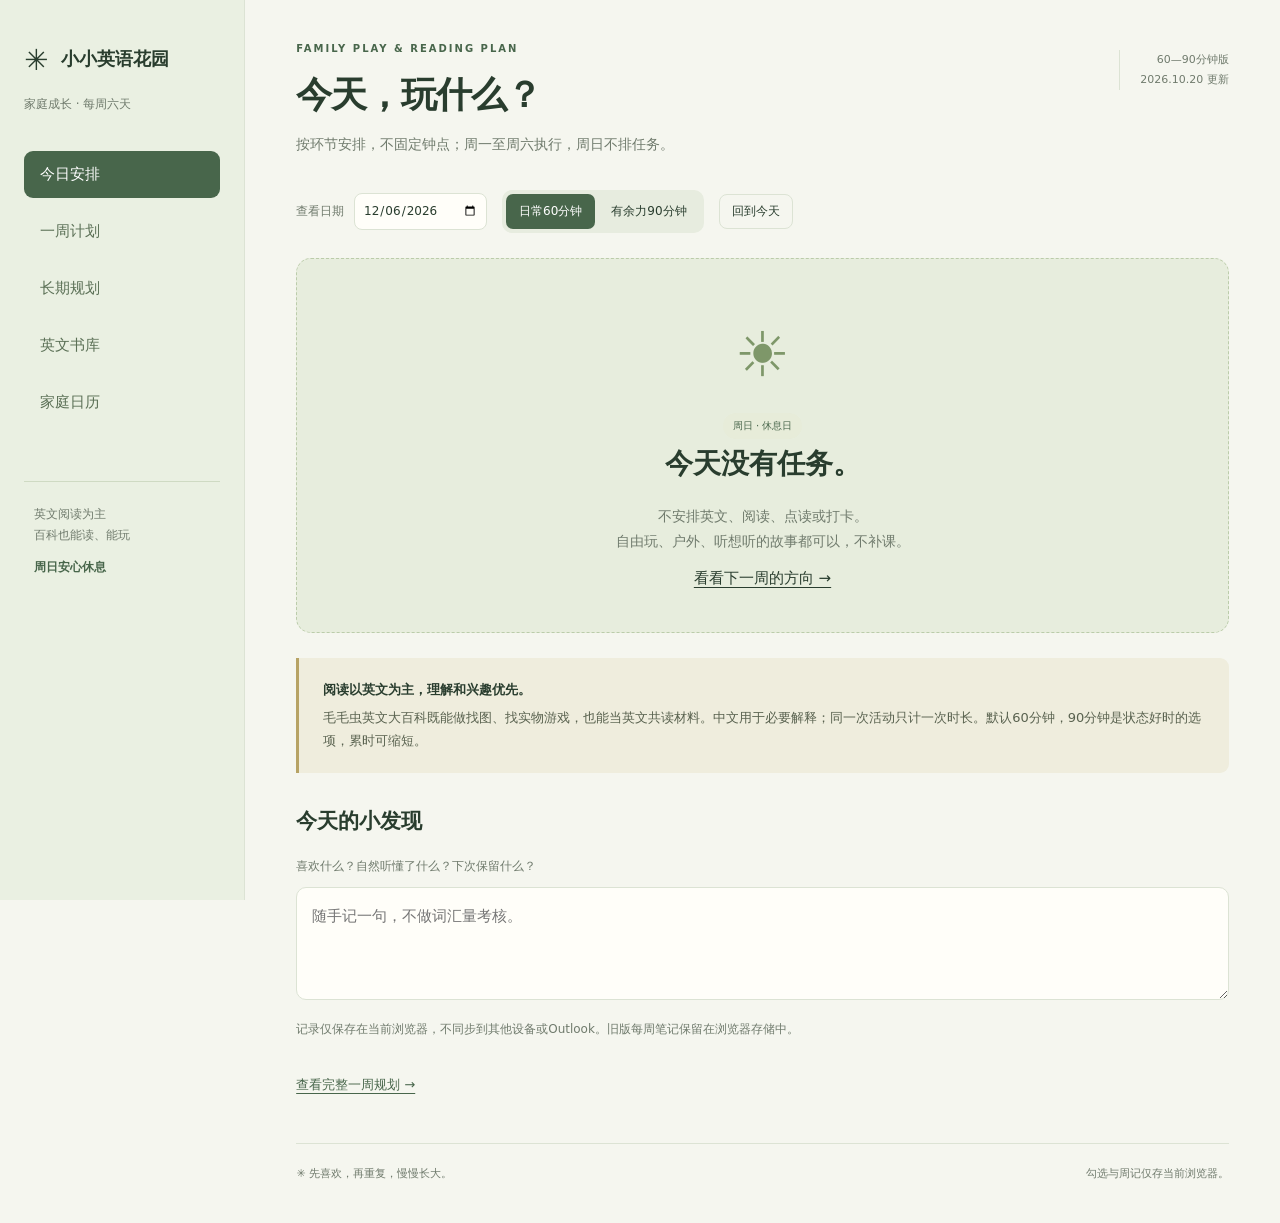
==== commit 5d30574c: "Split English garden into planning pages, prioritize English reading and rest Sundays; add all-day O" ====
--- a/public/english-garden/index.html
+++ b/public/english-garden/index.html
@@ -1,11 +1 @@
-<!doctype html>
-<html lang="zh-CN"><head><meta charset="utf-8"><meta name="viewport" content="width=device-width,initial-scale=1"><meta name="theme-color" content="#48664b"><meta name="description" content="每天一点英语：适合托班家庭的亲子英语游戏、长期安排和一周计划。"><title>小小英语花园 · 家庭启蒙计划</title><link rel="stylesheet" href="style.css"></head>
-<body><header><a class="brand" href="#home"><span aria-hidden="true">✳</span> 小小英语花园</a><nav aria-label="主导航"><a href="#week">一周计划</a><a href="#roadmap">长期安排</a><a href="#resources">资源与游戏</a><a href="#sources">调研依据</a></nav><button id="print" class="small">打印计划 ↗</button></header>
-<main><section id="home" class="hero"><div><p class="eyebrow">PLAY A LITTLE. GROW A LITTLE.</p><h1>每天一小时，<br>玩着慢慢长大。</h1><p class="intro">60—90分钟的放学后亲子安排。<br>动画、英语、游戏、百科和绘本，分散着玩。</p><div class="actions"><a class="button" href="#week">看看这周怎么玩 <span>↗</span></a><a href="#routine">先看每日节奏 ↓</a></div><p class="caption">60—90分钟版 · 先试两周，每月微调 · 2026.10.20</p></div><div class="garden" aria-hidden="true"><div class="sun">✺</div><div class="bubble">Hello, little world!</div><div class="stem"></div><div class="flower">✿</div><div class="leaf l1"></div><div class="leaf l2"></div><div class="ground"></div><span class="seed">♪</span><span class="sprout">✦</span><div class="garden-label">SING · PLAY · READ</div></div></section>
-<section class="principles"><div><b>每天接触</b><span>忙时一首歌也算数</span></div><div><b>少量重复</b><span>两首歌、少量书页反复玩</span></div><div><b>一起玩耍</b><span>动作、实物比考问更自然</span></div></section>
-<section id="routine"><div class="heading"><div><p class="eyebrow">60–90 MINUTES, SPREAD THROUGH THE EVENING</p><h2>每天60—90分钟，分成四段</h2></div><p>包含中文娱乐、自由游戏和阅读；不用连续坐着学，也不全是英语。</p></div><div class="routine"><article><span class="number">01</span><h3>动画与英文熏陶</h3><b>60分钟版：20分钟 · 90分钟版：30分钟</b><p>英文儿歌或简单动画约10分钟，中文《数字积木》《汪汪队》占其余10—20分钟。所有视频合并计时，提前约定结束点。</p></article><article><span class="number">02</span><h3>游戏与活动</h3><b>60分钟版：20分钟 · 90分钟版：30分钟</b><p>含自由玩耍、走跳、积木和角色游戏。只需其中5—10分钟自然穿插英语，其他时间跟着兴趣玩；可分成两段。</p></article><article><span class="number">03</span><h3>毛毛虫百科探索</h3><b>60分钟版：10分钟 · 90分钟版：15分钟</b><p>大百科／双语启蒙每次选一个小主题、几张图。点一点、找实物、模仿动作。可中英结合，不追求点完整页。</p></article><article><span class="number">04</span><h3>绘本与童谣共读</h3><b>60分钟版：10分钟 · 90分钟版：15分钟</b><p>《I Am a Bunny》《古力小超人》或彩虹兔童谣轮换。一次选一本、读几页；不要求每天读遍所有书。</p></article></div><div class="schedule-table"><table><caption>两档可执行安排 · 各环节只计一次</caption><thead><tr><th>环节</th><th>日常60分钟</th><th>有余力90分钟</th></tr></thead><tbody><tr><td>动画：英文＋其他</td><td>10＋10分钟</td><td>10＋20分钟</td></tr><tr><td>游戏与活动</td><td>20分钟</td><td>30分钟</td></tr><tr><td>毛毛虫百科</td><td>10分钟</td><td>15分钟</td></tr><tr><td>绘本／童谣共读</td><td>10分钟</td><td>15分钟</td></tr><tr><th>合计</th><th>60分钟</th><th>90分钟</th></tr></tbody></table></div><details><summary>放学后怎么穿插？</summary><p>先加餐和休息，再玩20／30分钟；晚饭后看动画20／30分钟，稍作走动再点读百科10／15分钟；洗漱前留绘本10／15分钟。吃饭、洗澡和休息不计入这60—90分钟。具体时点按家庭作息顺延；不为了完成计划推迟入睡。</p><p>儿歌配游戏时只计游戏时长，彩虹兔共读唱歌时只计阅读时长，不重复累计。音频不需要全天播放，只用熟悉内容陪着唱、陪着演。</p></details><aside class="note"><b>默认用60分钟，90分钟留给精神好的日子。</b> 这是整晚活动菜单，不是每天必须完成的课时。累时缩短或取消部分内容，保留一首熟歌或几页书即可；生病、明显抗拒时暂停。英文不作为观看喜欢动画的交换条件。</aside></section>
-<section id="week" class="weekly"><div class="heading"><div><p class="eyebrow">THIS WEEK’S LITTLE ADVENTURES</p><h2>这一周，跟着兴趣玩</h2></div><p>两首熟歌反复唱：SSS或彩虹兔已有曲目任选</p></div><div class="week-toolbar"><label>周一日期 <input type="date" id="weekDate"></label><span>每天按60／90分钟框架，游戏和书页可以反复用</span><button class="small" id="today">回到今天</button></div><div id="days" class="days" role="tablist" aria-label="选择星期"></div><div id="dayPanel" role="tabpanel" tabindex="0"></div><p class="storage" id="progress" aria-live="polite"></p><div class="review"><label for="review">这一周的小发现</label><p>她喜欢什么？自然听懂了什么？家长累不累？下周只改一件事。</p><textarea id="review" rows="3" placeholder="例如：最喜欢救援游戏，会在 Stop 时停下来……"></textarea><span id="saveState" class="storage" role="status">勾选和周记仅保存在当前浏览器，不同步到GitHub或其他设备。</span></div><div id="printWeek" class="print-only"></div></section>
-<section id="roadmap"><div class="heading"><div><p class="eyebrow">GROW AT HER OWN PACE</p><h2>长期有方向，日常不赶进度</h2></div><p>以下是可调整路线，不是阶段达标线。</p></div><div class="timeline"><article><span>第 1 个月</span><h3>先喜欢上</h3><p>固定轻松习惯，找到最爱的一两首歌、一本书和两个玩法。愿意参加就是好的开始。</p></article><article><span>第 2—3 个月</span><h3>听见，也懂一点</h3><p>旧材料为主，逐步扩展动作、动物、食物等生活主题。观察指图、动作和情节预判，不要求开口。</p></article><article><span>第 4—6 个月</span><h3>在游戏里用起来</h3><p>玩偶吃饭、穿衣、出发、睡觉。让简短表达自然出现在角色游戏中，允许中文和手势回应。</p></article><article><span>第 7—12 个月</span><h3>走进简单故事</h3><p>喜欢共读、能理解时，再尝试简单故事或入门分级。现阶段不安排书写、单词考试和系统自然拼读。</p></article></div><details><summary>第2—4周怎么接着做？</summary><p>第2周保留旧歌，按兴趣加入身体动作；第3周试动物与寻找；第4周试玩偶吃饭、睡觉。每周最多小幅增加内容，喜欢的主题可以延长，没兴趣就换回熟悉玩法。</p></details></section>
-<section id="resources"><div class="heading"><div><p class="eyebrow">USE WHAT YOU ALREADY HAVE</p><h2>毛毛虫书库，一起用起来</h2></div><p>先把现有的童谣、故事和百科用起来。</p></div><div class="resource-grid"><article><span class="tag">主线 · 儿歌</span><h3>Super Simple Songs</h3><p>视频用来理解动作，熟悉后听音频一起玩。按当前上下文将“SSR儿歌”理解为SSS，具体资源名称待确认。</p><a href="https://supersimple.com/super-simple-songs/" target="_blank" rel="noopener noreferrer">官方资源 ↗</a></article><article><span class="tag">主线 · 共读</span><h3>毛毛虫点读笔</h3><p>看图 → 点读一句 → 演一下 → 等回应。优先已有的动物、动作、生活主题书；书目见下方轮换菜单，其他藏书可继续补充。</p><p class="caption">选购前确认点读版本、音频与笔的兼容性。</p></article><article><span class="tag">备选 · 简单短片</span><h3>English with Pocoyo</h3><p>先试剑桥合作的英语学习短片，看她是否能借画面理解；不需要立刻增加一部新动画。</p><a href="https://www.cambridgeenglish.org/learning-english/parents-and-children/activities-for-children/pocoyo/" target="_blank" rel="noopener noreferrer">官方资源 ↗</a></article></div><div class="book-shelf"><h3>书库轮换菜单</h3><p class="caption">根据家长提供的名称整理；版本、册数不明的保留待核对标记，不推断具体目录或情节。</p><div class="resource-grid"><article><span class="tag">自然观察 · 共读</span><h3>I Am a Bunny</h3><p>每次2—4页，找小兔子、看自然画面，再用玩偶演一演。不要求一次读完。</p></article><article><span class="tag">故事游戏 · 12册</span><h3>古力小超人</h3><p>每天自选1册中的几页，听一句、做一个动作。先反复玩喜欢的2册，其余慢慢轮换。</p></article><article><span class="tag">童谣 · 第一季／辑</span><h3>彩虹兔欢唱童谣</h3><p>从已有第一季／辑选两首喜欢的，点读、听音频、做动作。与SSS轮换，不要求同一天双份完成。</p></article><article><span class="tag">探索 · 点读</span><h3>大百科／百科双语启蒙</h3><p>每次一个小主题，找图、听音、找实物。具体套系名及是否为两套资料待核对；中文帮助理解也可以。</p></article><article><span class="tag">图片互动 · 名称待核对</span><h3>小怪兽嘎吱</h3><p>先按手头书的图片找一找、模仿声音或表情；版本未确认，不设置特定剧情或词汇任务。</p></article><article><span class="tag">自由选书</span><h3>其他毛毛虫绘本</h3><p>还有其他书可逐步补充。每天最多安排一本主读＋一个百科小主题，不把书库变成任务清单。</p></article></div></div><details><summary>《数字积木》《汪汪队》与其他动画怎么安排？</summary><p>中文《数字积木》继续作为数学兴趣内容；偶尔想看《汪汪队》也保留，纳入总视频时长。每天英文接触可以通过歌曲、游戏或绘本维持。英文 Numberblocks 可以从介绍1—5的内容试起；Peppa Pig及《汪汪队》英文连续对话暂不作为零基础主线。没有兴趣时不用硬换英文。</p></details><details><summary>绘本怎么挑？</summary><p>先挑已有的图清楚、文字少、能演出来的书。若已有 Dear Zoo、Brown Bear、Where’s Spot? 可以试；这些是条件推荐，不表示已经拥有，也不要求购买。</p></details><div class="games-title"><h3>不用买道具的游戏口袋</h3><p>每次3—5分钟，大人先示范。使用适龄玩具，留出活动空间。</p></div><div class="game-list"><details><summary>躲猫猫 · Where’s bear?</summary><p>毛巾盖住玩偶，露一点让她找，再轮流藏。说 Peekaboo! 她只做动作也可以。</p></details><details><summary>玩偶救援 · Help! Let’s go!</summary><p>积木挡住玩偶，玩具车来帮忙，搬开后说 Thank you! 用她喜欢的救援情节延伸。</p></details><details><summary>喂娃娃 · An apple? Yum!</summary><p>用适龄玩具食物或图片给娃娃吃饭，最后说 All done. 不使用有误吞风险的小零件。</p></details><details><summary>动物回家 · A cow! Moo!</summary><p>拿两三只动物玩具，模仿声音、走路和睡觉，再送回纸盒。</p></details><details><summary>找颜色 · Something blue!</summary><p>只从眼前两三件物品中找一种颜色。她看向、指向目标都算回应，不要求英文说出。</p></details><details><summary>娃娃睡觉 · Good night.</summary><p>给娃娃擦脸、盖小被子，挥手道晚安。在熟悉情节里反复使用简短表达。</p></details></div></section>
-<section id="sources" class="sources"><p class="eyebrow">WHY THIS PLAN</p><h2>调研依据与家庭取舍</h2><p>国内亲子社区常见“儿歌＋绘本点读＋动画，之后逐步加入分级”的路线。这是社区经验样本，不能代表全国家庭，也不必照搬进度。本计划结合托班生活，选择少量、重复、能理解的亲子活动。</p><ul><li><a href="https://www.xiaohuasheng.cn/blog/27de4a2fd410fbc5" target="_blank" rel="noopener noreferrer">小花生 · 家长动画启蒙经验</a><span>社区分享，仅作做法参考。</span></li><li><a href="https://learnenglishkids.britishcouncil.org/parents/helping-your-child/how-start-teaching-kids-english-home?page=2" target="_blank" rel="noopener noreferrer">British Council · 家庭启蒙建议</a><span>短时、高频、鼓励参与，允许先听后说。</span></li><li><a href="https://www.who.int/EN/news-room/detail/24-04-2019-to-grow-up-healthy-children-need-to-sit-less-and-play-more" target="_blank" rel="noopener noreferrer">WHO · 幼儿屏幕与活动建议</a><span>2岁儿童久坐屏幕时间每日不超过1小时，越少越好；这是上限，不是目标。</span></li></ul><p class="caption">每天60—90分钟包含多种亲子活动，其中全部视频20—30分钟、英文视频约10分钟。具体分配是可调整的家庭方案，不是机构统一标准。不承诺词汇量、开口时间或阅读级别。</p></section></main>
-<footer><span>✳ 小小英语花园</span><p>每天一点点，开心地重复。<br>60—90分钟版 · 2026.10.20 · 重要周记请另存备份</p><a href="#home">回到顶部 ↑</a></footer><script src="app.js"></script></body></html>
+<!doctype html><html lang="zh-CN"><head><meta charset="utf-8"><meta name="viewport" content="width=device-width,initial-scale=1"><meta name="theme-color" content="#48664b"><title>今天，玩什么？ · 小小英语花园</title><meta name="description" content="周一至周六60—90分钟亲子计划，以英文阅读、英文百科和游戏为主，周日休息。"><link rel="stylesheet" href="style.css"></head><body data-page="index"><aside class="sidebar"><a class="brand" href="index.html"><span>✳</span> 小小英语花园</a><p class="side-caption">家庭成长 · 每周六天</p><nav aria-label="计划导航"><a href="index.html" aria-current=page>今日安排</a><a href="week.html" >一周计划</a><a href="roadmap.html" >长期规划</a><a href="library.html" >英文书库</a><a href="calendar.html" >家庭日历</a></nav><div class="side-note">英文阅读为主<br>百科也能读、能玩<br><b>周日安心休息</b></div></aside><main><header><div><p class="eyebrow">FAMILY PLAY & READING PLAN</p><h1>今天，玩什么？</h1><p class="subtitle">按环节安排，不固定钟点；周一至周六执行，周日不排任务。</p></div><div class="version">60—90分钟版<br>2026.10.20 更新</div></header><section class="controls"><label>查看日期 <input type="date" id="date"></label><div class="mode" role="group" aria-label="选择活动总时长"><button data-mode="60">日常60分钟</button><button data-mode="90">有余力90分钟</button></div><button id="today" class="quiet">回到今天</button></section><section id="dayPanel" aria-live="polite"><p>正在载入今天的菜单……</p></section><div class="rule"><b>阅读以英文为主，理解和兴趣优先。</b> 毛毛虫英文大百科既能做找图、找实物游戏，也能当英文共读材料。中文用于必要解释；同一次活动只计一次时长。默认60分钟，90分钟是状态好时的选项，累时可缩短。</div><section class="journal"><h2>今天的小发现</h2><label for="review">喜欢什么？自然听懂了什么？下次保留什么？</label><textarea id="review" rows="3" placeholder="随手记一句，不做词汇量考核。"></textarea><p id="saveState" class="caption" role="status"></p></section><a class="next" href="week.html">查看完整一周规划 →</a><footer><span>✳ 先喜欢，再重复，慢慢长大。</span><span>勾选与周记仅存当前浏览器。</span></footer></main><script src="app.js"></script></body></html>
--- a/public/english-garden/style.css
+++ b/public/english-garden/style.css
@@ -1,4 +1 @@
-:root{--paper:#f7f6ee;--ink:#293d2e;--green:#48664b;--muted:#6c7568;--line:#dce1d2;--yellow:#eee3a6}*{box-sizing:border-box}html{scroll-behavior:smooth;scroll-padding-top:95px}body{margin:0;background:var(--paper);color:var(--ink);font:16px/1.8 system-ui,-apple-system,"PingFang SC","Microsoft YaHei",sans-serif}a{color:inherit;text-underline-offset:5px}button,input,textarea{font:inherit}button,a,input,textarea,summary{-webkit-tap-highlight-color:transparent}button{cursor:pointer}a:focus-visible,button:focus-visible,input:focus-visible,textarea:focus-visible,summary:focus-visible{outline:3px solid #b07a39;outline-offset:4px}header{display:flex;align-items:center;justify-content:space-between;gap:20px;padding:21px 4vw;border-bottom:1px solid var(--line);background:var(--paper)}.brand{font-weight:750;text-decoration:none;font-size:19px;white-space:nowrap}.brand span{font-size:30px;vertical-align:middle;margin-right:8px}nav{display:flex;gap:28px;font-size:14px}nav a{text-decoration:none}.small{padding:7px 15px;border:1px solid var(--line);border-radius:30px;background:transparent;color:var(--ink);white-space:nowrap}main{max-width:1180px;margin:auto;padding:0 32px}section{padding:62px 0;border-bottom:1px solid var(--line)}.hero{display:grid;grid-template-columns:1.15fr 1fr;align-items:center;gap:30px;padding:66px 0 50px}.eyebrow{font-size:11px;font-weight:650;letter-spacing:2px;color:var(--green);margin:0 0 17px}h1{font-size:clamp(38px,4.4vw,62px);line-height:1.3;letter-spacing:-2px;font-weight:600;margin:12px 0 24px}h2{font-size:30px;line-height:1.4;margin:0;font-weight:600}h3{font-size:20px;margin:10px 0}.intro{font-size:17px;color:var(--muted)}.actions{display:flex;align-items:center;gap:23px;margin:28px 0}.actions>a{font-size:14px}.button{display:inline-flex;gap:25px;padding:12px 23px;border-radius:30px;background:var(--green);color:white;text-decoration:none}.caption,.storage{font-size:12px;color:var(--muted)}.garden{position:relative;height:365px;border-radius:150px 150px 24px 24px;background:#e8eddf;overflow:hidden;max-width:440px;width:100%;justify-self:end}.sun{position:absolute;top:24px;right:34px;color:#c5a454;font-size:82px}.bubble{position:absolute;top:66px;left:27px;background:var(--paper);padding:8px 18px;border-radius:22px;font-size:14px;transform:rotate(-8deg)}.flower{position:absolute;left:125px;top:85px;font-size:165px;line-height:1;color:#ba6a50;z-index:2}.stem{position:absolute;width:8px;height:175px;left:191px;top:160px;background:var(--green);transform:rotate(-7deg)}.leaf{position:absolute;width:85px;height:36px;border-radius:0 100% 0 100%;background:#7d9463;top:232px;left:118px;transform:rotate(8deg)}.l2{left:188px;top:258px;transform:rotate(-65deg)}.ground{position:absolute;width:550px;height:110px;background:#cfdbc0;border-radius:50%;left:-45px;bottom:-35px}.seed{position:absolute;left:49px;bottom:84px;font-size:43px;color:#7d9463}.sprout{position:absolute;right:35px;bottom:85px;font-size:43px;color:#c5a454}.garden-label{position:absolute;bottom:18px;width:100%;text-align:center;font-size:10px;letter-spacing:4px;color:#4b6144}.principles{padding:28px 0;display:grid;grid-template-columns:repeat(3,1fr)}.principles div{padding-left:24px;border-left:1px solid var(--line)}.principles div:first-child{padding-left:0;border:0}.principles b,.principles span{display:block}.principles span{font-size:13px;color:var(--muted)}.heading{display:flex;justify-content:space-between;align-items:end;gap:28px;margin-bottom:30px}.heading>p{font-size:13px;color:var(--muted);max-width:330px;margin:0}.routine{display:grid;grid-template-columns:repeat(3,1fr);gap:38px}.routine article{position:relative;padding-top:13px}.number{font-size:12px;border-bottom:1px solid #9ba98f;padding-bottom:8px;display:block;color:var(--muted)}.routine b{font-size:13px}.routine p,.resource-grid p,.timeline p{font-size:14px;color:var(--muted)}.note{margin-top:25px;padding:18px 23px;border-left:3px solid #ba9d56;background:#efecda;font-size:13px}.note b{display:block}.week-toolbar{display:flex;gap:16px;align-items:center;flex-wrap:wrap;font-size:12px;color:var(--muted);margin-bottom:20px}input[type=date]{border:1px solid var(--line);background:transparent;border-radius:8px;color:var(--ink);padding:4px 8px}.days{display:grid;grid-template-columns:repeat(7,1fr);gap:8px;margin-bottom:20px}.days button{border:1px solid var(--line);padding:12px 4px;background:transparent;border-radius:10px;color:var(--ink);font-size:14px}.days button[aria-selected=true]{background:var(--green);color:white;border-color:var(--green)}.day-content{background:#fffdf6;border:1px solid var(--line);border-radius:16px;padding:28px}.day-header{display:flex;align-items:center;justify-content:space-between;gap:18px}.day-header h3{font-size:27px;margin:0}.badge{font-size:12px;border-radius:20px;background:#eee7bd;padding:5px 13px;white-space:nowrap}.tasks{display:grid;grid-template-columns:1fr 1fr;gap:18px;margin-top:25px}.task{display:flex;align-items:start;gap:10px;padding:15px;background:#f4f5ec;border-radius:10px;cursor:pointer}.task input{width:19px;height:19px;flex:0 0 19px;accent-color:var(--green);margin-top:4px}.task b{font-size:14px;display:block}.task span{font-size:13px;color:var(--muted)}.phrase{border-top:1px dashed var(--line);padding-top:18px;margin-top:20px;font-size:13px}.phrase b{display:block;font-size:16px}.review{margin-top:25px}.review>label{font-weight:650}.review p{font-size:13px;color:var(--muted)}textarea{width:100%;border:1px solid var(--line);border-radius:10px;padding:14px;background:#fffdf7;color:var(--ink);resize:vertical}.timeline{display:grid;grid-template-columns:repeat(4,1fr);gap:25px}.timeline article{border-top:3px solid #bccba9;padding-top:15px}.timeline span{font-size:12px;color:var(--green)}details{border-bottom:1px solid var(--line);padding:17px 0;font-size:14px}summary{cursor:pointer;font-weight:600}details p{color:var(--muted);padding-right:15px}.resource-grid{display:grid;grid-template-columns:repeat(3,1fr);gap:20px}.resource-grid article{border:1px solid var(--line);padding:23px;border-radius:12px}.tag{font-size:11px;color:var(--green);background:#e9eddf;padding:4px 10px;border-radius:20px}.resource-grid a{font-size:13px}.games-title{margin-top:35px}.games-title p{font-size:13px;color:var(--muted)}.game-list{display:grid;grid-template-columns:1fr 1fr;gap:0 35px}.sources{max-width:850px}.sources>p{font-size:14px;color:var(--muted)}.sources li{padding:6px 0;font-size:14px}.sources li span{display:block;color:var(--muted);font-size:12px}footer{max-width:1180px;margin:auto;display:flex;justify-content:space-between;align-items:center;padding:30px 32px;gap:20px;font-size:12px;color:var(--muted)}footer>span{font-size:16px;font-weight:650;color:var(--ink)}.print-only{display:none}@media(max-width:800px){header{flex-wrap:wrap;padding:15px 22px;gap:12px}nav{order:3;width:100%;gap:18px;justify-content:space-between;font-size:12px}main{padding:0 22px}.hero{grid-template-columns:1fr;gap:20px;padding-top:35px}.garden{justify-self:center;height:280px;max-width:420px}.flower{top:36px}.stem{top:115px}.leaf{top:185px}.l2{top:211px}.bubble{top:35px}.sun{top:0}.heading{display:block}.heading>p{margin-top:16px}.routine,.resource-grid{grid-template-columns:1fr;gap:15px}.routine article{padding-top:0}.timeline{grid-template-columns:1fr 1fr}.tasks{grid-template-columns:1fr}.days{gap:4px}.days button{font-size:12px}.day-content{padding:20px}.day-header{align-items:start}.day-header h3{font-size:23px}.badge{font-size:10px}.principles div{padding-left:12px}.principles b{font-size:14px}.principles span{font-size:11px}.game-list{grid-template-columns:1fr}section{padding:40px 0}footer{flex-wrap:wrap}.actions{gap:15px}.actions>a{font-size:12px}}@media(prefers-reduced-motion:reduce){html{scroll-behavior:auto}}@media print{header,footer,.hero,.principles,#routine,#roadmap,#resources,#sources,.week-toolbar,.days,#dayPanel,.review,.storage{display:none}main{max-width:none;padding:0}section{padding:0;border:0}.print-only{display:block}.print-day{break-inside:avoid;border-bottom:1px solid #ccc;padding:9px 0}.print-day h3{margin:2px 0}.print-day p{margin:2px 0;font-size:12px}body{background:white;color:black}.weekly .heading{margin-bottom:10px}h2{font-size:24px}.heading>p{font-size:11px}}
-
-/* Evening plan v2 */
-.routine{grid-template-columns:repeat(2,1fr)}.schedule-table{overflow-x:auto;margin:28px 0}.schedule-table table{width:100%;border-collapse:collapse;font-size:14px;text-align:left}.schedule-table caption{text-align:left;font-weight:650;padding:10px 0}.schedule-table th,.schedule-table td{padding:12px 16px;border-bottom:1px solid var(--line)}.schedule-table thead,.schedule-table tr:last-child{background:#e9eddf}.book-shelf{margin-top:35px}.book-shelf>.resource-grid{margin-top:20px}@media(max-width:800px){.routine{grid-template-columns:1fr}.schedule-table th,.schedule-table td{padding:9px;font-size:12px}}
+:root{--bg:#f5f6ef;--paper:#fffef9;--ink:#293d2e;--muted:#707b6d;--green:#48664b;--line:#dce3d4;--pale:#e8eddf;--yellow:#ece5bd}*{box-sizing:border-box}body{margin:0;background:var(--bg);color:var(--ink);font:15px/1.8 system-ui,-apple-system,"PingFang SC","Microsoft YaHei",sans-serif}a{color:inherit;text-underline-offset:4px}button,input,textarea{font:inherit}button{cursor:pointer;color:inherit}button:focus-visible,input:focus-visible,textarea:focus-visible,a:focus-visible,summary:focus-visible{outline:3px solid #b68d45;outline-offset:4px}.sidebar{width:245px;background:#eaf0e2;height:100vh;position:fixed;padding:34px 24px;border-right:1px solid var(--line)}.brand{font-size:18px;text-decoration:none;font-weight:750;white-space:nowrap}.brand span{font-size:29px;vertical-align:middle;margin-right:6px}.side-caption{font-size:12px;color:var(--muted);margin:8px 0 35px}nav{display:grid;gap:10px}nav a{padding:10px 16px;border-radius:9px;text-decoration:none;color:#5b7056}nav a[aria-current]{background:var(--green);color:white}nav a:not([aria-current]):hover{background:#dfe7d5}.side-note{margin-top:55px;border-top:1px solid #cfdac3;padding:22px 10px;font-size:12px;color:var(--muted)}.side-note b{color:var(--green);display:block;margin-top:10px}main{margin-left:245px;padding:40px 4vw;max-width:1470px}header{display:flex;justify-content:space-between;gap:25px;align-items:start;margin-bottom:32px}.eyebrow{letter-spacing:2px;font-size:10px;color:var(--green);font-weight:700;margin:0 0 12px}h1{font-size:36px;line-height:1.4;font-weight:600;letter-spacing:-1px;margin:0 0 12px}.subtitle{font-size:14px;color:var(--muted);margin:0;max-width:620px}.version{font-size:11px;white-space:nowrap;color:var(--muted);text-align:right;border-left:1px solid var(--line);padding-left:20px;margin-top:10px}h2{font-size:21px;font-weight:650;margin:0 0 15px}h3{font-size:17px;margin:8px 0}p{margin:10px 0}.caption{font-size:12px;color:var(--muted)}.controls{display:flex;align-items:center;gap:15px;flex-wrap:wrap;margin-bottom:25px;font-size:12px}.controls label{color:var(--muted)}input[type=date]{border:1px solid var(--line);border-radius:8px;background:var(--paper);padding:6px 8px;color:var(--ink);margin-left:6px}.mode{display:flex;padding:4px;background:#e7ecdf;border-radius:10px;gap:3px}.mode button{border:0;background:transparent;border-radius:7px;font-size:12px;padding:7px 13px}.mode button[aria-pressed=true]{background:var(--green);color:white}.quiet{border:1px solid var(--line);background:transparent;padding:6px 12px;border-radius:8px;font-size:12px}.day-head{display:flex;align-items:center;justify-content:space-between;padding:24px 28px;border:1px solid var(--line);border-radius:15px;background:var(--paper);gap:20px}.day-head h2{font-size:26px;margin:2px 0}.tag{display:inline-block;background:#e7ecd9;color:var(--green);border-radius:20px;padding:4px 10px;font-size:10px}.day-head .tag{background:var(--yellow)}.day-head p{font-size:12px;color:var(--muted)}.total{text-align:right;white-space:nowrap}.total strong{display:block;font-size:33px;line-height:1.3;font-weight:600}.total span{font-size:11px;color:var(--muted)}.task-grid{display:grid;grid-template-columns:1fr 1fr;gap:17px;margin:20px 0}.task{display:flex;gap:13px;background:var(--paper);border:1px solid var(--line);border-radius:12px;padding:22px;cursor:pointer}.task input{width:20px;height:20px;flex:0 0 20px;accent-color:var(--green);margin:5px 0 0}.task h3{margin:2px 0 8px}.task p{font-size:13px;color:var(--muted);margin:0}.task .duration{font-size:11px;color:var(--green);font-weight:650}.task:has(input:checked){background:#edf3e7;border-color:#b9cba9}.phrase{padding:15px 22px;background:var(--pale);border-radius:9px;font-size:12px}.phrase b{margin-left:10px;font-size:14px}.rule{padding:20px 24px;border-left:3px solid #b7a365;background:#efeddd;border-radius:0 9px 9px 0;margin:25px 0;font-size:13px;color:#59624f}.rule b{display:block;color:var(--ink);margin-bottom:5px}.journal{margin:30px 0}.journal label{display:block;font-size:12px;color:var(--muted);margin-bottom:10px}textarea{width:100%;border:1px solid var(--line);border-radius:10px;padding:15px;background:var(--paper);color:var(--ink);resize:vertical}.next{font-size:13px;color:var(--green)}footer{margin-top:45px;padding-top:20px;border-top:1px solid var(--line);font-size:11px;color:var(--muted);display:flex;justify-content:space-between;gap:15px}.panel{border:1px solid var(--line);border-radius:13px;background:var(--paper);padding:25px;margin-bottom:22px}.panel>p{font-size:14px;color:var(--muted)}.featured{background:#edf2e5;border-color:#c9d8bc}.overview{display:grid;grid-template-columns:repeat(4,1fr);gap:15px;margin-bottom:25px}.overview>div{border-left:2px solid #bdcba9;padding-left:15px}.overview b{display:block;font-size:19px}.overview span{font-size:11px;color:var(--muted)}.section-title{display:flex;justify-content:space-between;align-items:start;gap:15px}.table-wrap{overflow-x:auto}table{width:100%;border-collapse:collapse;text-align:left;font-size:13px}th,td{padding:12px 15px;border-bottom:1px solid var(--line);white-space:normal}thead{background:#edf1e5}tr:last-child{background:#f0f3e8}.week-card{display:grid;grid-template-columns:105px 1fr;gap:20px;border:1px solid var(--line);border-radius:12px;background:var(--paper);padding:22px;margin-bottom:15px;break-inside:avoid}.week-day{color:var(--green);font-size:24px;font-weight:600}.week-day span{display:block;font-size:10px;letter-spacing:1px;color:var(--muted)}.week-card h3{font-size:20px;margin:0 0 12px}.week-card dl{display:grid;grid-template-columns:80px 1fr;gap:8px 12px;margin:0}.week-card dt{font-size:11px;color:var(--green);font-weight:650}.week-card dd{font-size:12px;margin:0;color:var(--muted)}.week-card a{font-size:12px;display:inline-block;margin-top:12px}.rest{background:#e9eddf;border-style:dashed}.rest-day{padding:40px 30px;text-align:center;background:#e7eddd;border:1px dashed #bbccaa;border-radius:15px}.rest-symbol{font-size:62px;color:#7e9769}.rest-day h2{font-size:28px}.rest-day p{color:var(--muted);font-size:14px}.stages{display:grid;grid-template-columns:1fr 1fr;gap:20px}.stages article{border-top:3px solid #c5d3b7;padding-top:12px}.stages span{font-size:11px;color:var(--green)}.stages p{font-size:13px;color:var(--muted)}.roadmap{padding-left:22px}.roadmap li{padding:10px 0 10px 8px}.roadmap p{font-size:13px;color:var(--muted);margin:4px 0}.sources{padding-left:20px;font-size:13px}.sources li{margin:9px 0}.library-grid{display:grid;grid-template-columns:1fr 1fr;gap:20px}.library-grid .panel{margin:0}.library-grid h2{font-size:22px;margin-top:12px}.mini{font-size:11px;color:var(--green);padding-top:15px;margin-top:17px;border-top:1px dashed var(--line)}.library-grid a{font-size:12px}.button{display:inline-block;background:var(--green);color:white;text-decoration:none;border-radius:24px;padding:10px 23px;margin:14px 0}.steps{padding-left:23px;font-size:14px}.steps li{margin:15px 0;color:var(--muted)}.progress{font-size:12px;color:var(--muted);margin:12px 0}.print-header{display:none}@media(max-width:1000px){.sidebar{width:205px;padding:25px 17px}main{margin-left:205px;padding:30px 25px}.brand{font-size:16px}h1{font-size:30px}.overview{grid-template-columns:1fr 1fr}.task{padding:18px}}@media(max-width:700px){.sidebar{position:static;width:100%;height:auto;padding:16px 20px}.side-caption,.side-note{display:none}nav{display:flex;overflow-x:auto;gap:6px;margin-top:12px}nav a{padding:7px 11px;font-size:12px;white-space:nowrap}main{margin:0;padding:27px 20px}.brand{font-size:18px}header{gap:12px;margin-bottom:25px}.version{font-size:9px;padding-left:10px}h1{font-size:28px}.subtitle{font-size:12px}.controls{gap:10px}.task-grid,.stages,.library-grid{grid-template-columns:1fr}.day-head{padding:20px}.day-head h2{font-size:23px}.total strong{font-size:29px}.phrase b{display:block;margin-left:0}.panel{padding:20px}.week-card{grid-template-columns:1fr;gap:7px;padding:18px}.week-day{font-size:17px}.week-day span{display:inline;margin-left:12px}.week-card dl{grid-template-columns:65px 1fr;gap:8px}.overview b{font-size:17px}.section-title{flex-wrap:wrap}th,td{font-size:11px;padding:9px}footer{flex-direction:column;gap:5px}.rule{padding:17px}.rest-day{padding:30px 20px}}@media print{body{background:white;color:black}.sidebar,header .version,.controls,.quiet,footer,.next{display:none}main{margin:0;padding:0;max-width:none}.panel{padding:12px;border:1px solid #ccc}.week-card{display:grid;grid-template-columns:65px 1fr;page-break-inside:avoid;padding:12px;gap:12px;margin-bottom:9px}.week-card dl{font-size:10px}.week-card a{display:none}.week-card dd{font-size:10px}.overview{display:none}header{margin-bottom:14px}h1{font-size:24px}.week-card h3{font-size:16px}.rule{font-size:11px;padding:10px}.table-wrap{overflow:visible}}
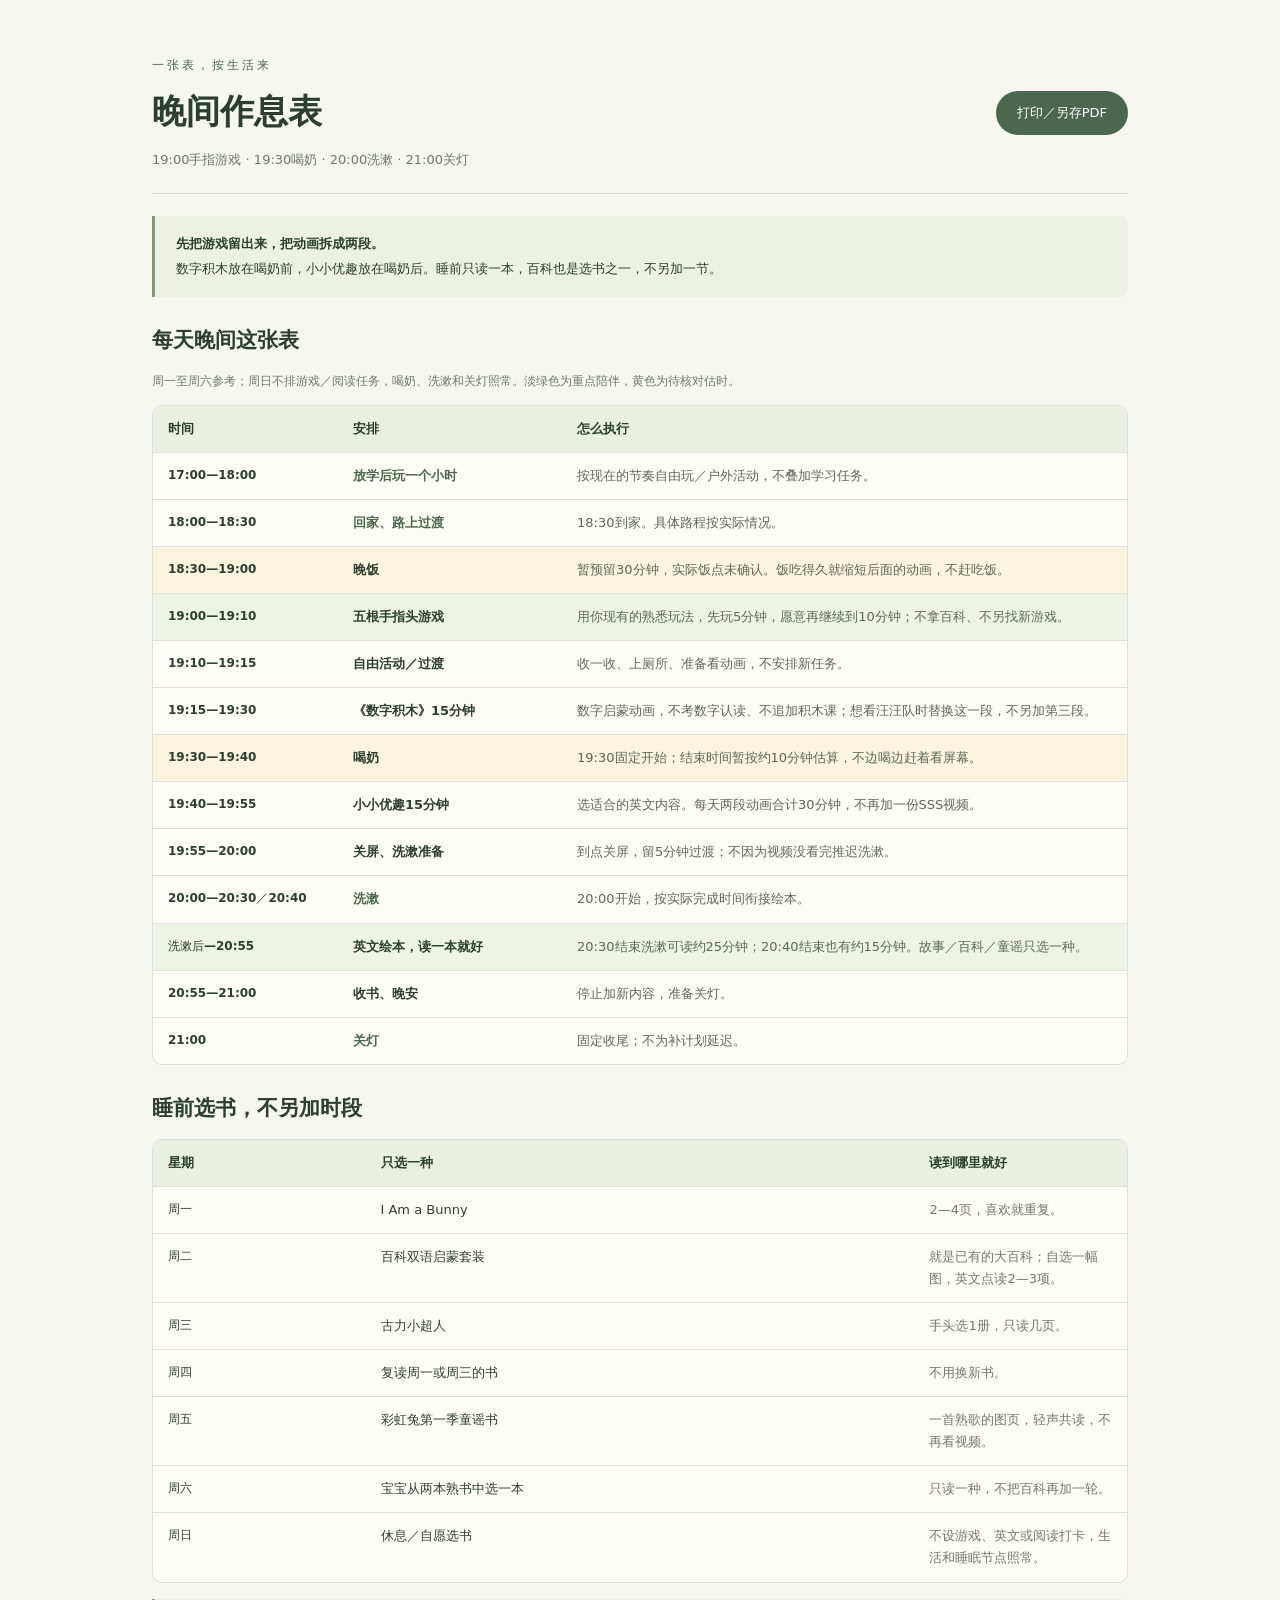
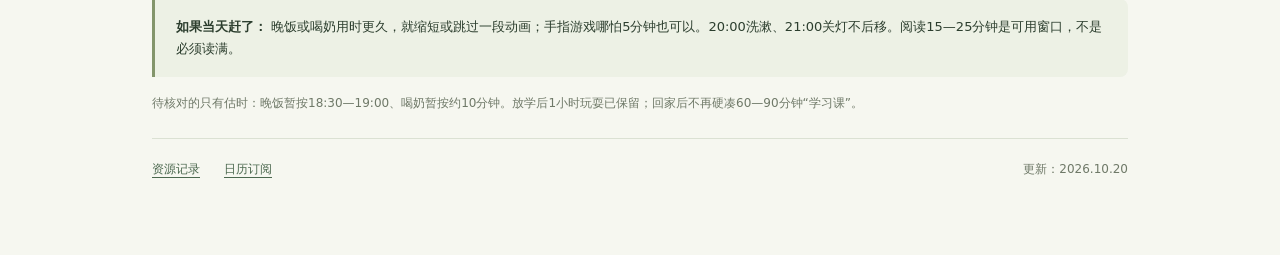
==== commit 29eb54dc: "Simplify to one real evening timetable with finger game, milk, two 15-minute cartoons and 9pm lights" ====
--- a/public/english-garden/index.html
+++ b/public/english-garden/index.html
@@ -1 +1 @@
-<!doctype html><html lang="zh-CN"><head><meta charset="utf-8"><meta name="viewport" content="width=device-width,initial-scale=1"><meta name="theme-color" content="#48664b"><title>今天，玩什么？ · 小小英语花园</title><meta name="description" content="周一至周六60—90分钟亲子计划，以英文阅读、英文百科和游戏为主，周日休息。"><link rel="stylesheet" href="style.css"></head><body data-page="index"><aside class="sidebar"><a class="brand" href="index.html"><span>✳</span> 小小英语花园</a><p class="side-caption">家庭成长 · 每周六天</p><nav aria-label="计划导航"><a href="index.html" aria-current=page>今日安排</a><a href="week.html" >一周计划</a><a href="roadmap.html" >长期规划</a><a href="library.html" >英文书库</a><a href="calendar.html" >家庭日历</a></nav><div class="side-note">英文阅读为主<br>百科也能读、能玩<br><b>周日安心休息</b></div></aside><main><header><div><p class="eyebrow">FAMILY PLAY & READING PLAN</p><h1>今天，玩什么？</h1><p class="subtitle">按环节安排，不固定钟点；周一至周六执行，周日不排任务。</p></div><div class="version">60—90分钟版<br>2026.10.20 更新</div></header><section class="controls"><label>查看日期 <input type="date" id="date"></label><div class="mode" role="group" aria-label="选择活动总时长"><button data-mode="60">日常60分钟</button><button data-mode="90">有余力90分钟</button></div><button id="today" class="quiet">回到今天</button></section><section id="dayPanel" aria-live="polite"><p>正在载入今天的菜单……</p></section><div class="rule"><b>阅读以英文为主，理解和兴趣优先。</b> 毛毛虫英文大百科既能做找图、找实物游戏，也能当英文共读材料。中文用于必要解释；同一次活动只计一次时长。默认60分钟，90分钟是状态好时的选项，累时可缩短。</div><section class="journal"><h2>今天的小发现</h2><label for="review">喜欢什么？自然听懂了什么？下次保留什么？</label><textarea id="review" rows="3" placeholder="随手记一句，不做词汇量考核。"></textarea><p id="saveState" class="caption" role="status"></p></section><a class="next" href="week.html">查看完整一周规划 →</a><footer><span>✳ 先喜欢，再重复，慢慢长大。</span><span>勾选与周记仅存当前浏览器。</span></footer></main><script src="app.js"></script></body></html>+<!doctype html><html lang="zh-CN"><head><meta charset="utf-8"><meta name="viewport" content="width=device-width,initial-scale=1"><meta name="theme-color" content="#48664b"><title>晚间作息表 · 小小英语花园</title><link rel="stylesheet" href="style.css"></head><body><main><header><div><p class="eyebrow">一张表，按生活来</p><h1>晚间作息表</h1><p class="subtitle">19:00手指游戏 · 19:30喝奶 · 20:00洗漱 · 21:00关灯</p></div><button id="print" class="button">打印／另存PDF</button></header><div class="note"><b>先把游戏留出来，把动画拆成两段。</b> 数字积木放在喝奶前，小小优趣放在喝奶后。睡前只读一本，百科也是选书之一，不另加一节。</div><section><h2>每天晚间这张表</h2><p class="caption">周一至周六参考；周日不排游戏／阅读任务，喝奶、洗漱和关灯照常。淡绿色为重点陪伴，黄色为待核对估时。</p><div class="table-wrap"><table class="schedule"><thead><tr><th>时间</th><th>安排</th><th>怎么执行</th></tr></thead><tbody><tr class="fixed"><th scope="row">17:00—18:00</th><td><b>放学后玩一个小时</b></td><td>按现在的节奏自由玩／户外活动，不叠加学习任务。</td></tr><tr class="fixed"><th scope="row">18:00—18:30</th><td><b>回家、路上过渡</b></td><td>18:30到家。具体路程按实际情况。</td></tr><tr class="estimate"><th scope="row">18:30—19:00</th><td><b>晚饭</b></td><td>暂预留30分钟，实际饭点未确认。饭吃得久就缩短后面的动画，不赶吃饭。</td></tr><tr class="focus"><th scope="row">19:00—19:10</th><td><b>五根手指头游戏</b></td><td>用你现有的熟悉玩法，先玩5分钟，愿意再继续到10分钟；不拿百科、不另找新游戏。</td></tr><tr class="normal"><th scope="row">19:10—19:15</th><td><b>自由活动／过渡</b></td><td>收一收、上厕所、准备看动画，不安排新任务。</td></tr><tr class="screen"><th scope="row">19:15—19:30</th><td><b>《数字积木》15分钟</b></td><td>数字启蒙动画，不考数字认读、不追加积木课；想看汪汪队时替换这一段，不另加第三段。</td></tr><tr class="estimate"><th scope="row">19:30—19:40</th><td><b>喝奶</b></td><td>19:30固定开始；结束时间暂按约10分钟估算，不边喝边赶着看屏幕。</td></tr><tr class="screen"><th scope="row">19:40—19:55</th><td><b>小小优趣15分钟</b></td><td>选适合的英文内容。每天两段动画合计30分钟，不再加一份SSS视频。</td></tr><tr class="normal"><th scope="row">19:55—20:00</th><td><b>关屏、洗漱准备</b></td><td>到点关屏，留5分钟过渡；不因为视频没看完推迟洗漱。</td></tr><tr class="fixed"><th scope="row">20:00—20:30／20:40</th><td><b>洗漱</b></td><td>20:00开始，按实际完成时间衔接绘本。</td></tr><tr class="focus"><th scope="row">洗漱后—20:55</th><td><b>英文绘本，读一本就好</b></td><td>20:30结束洗漱可读约25分钟；20:40结束也有约15分钟。故事／百科／童谣只选一种。</td></tr><tr class="normal"><th scope="row">20:55—21:00</th><td><b>收书、晚安</b></td><td>停止加新内容，准备关灯。</td></tr><tr class="fixed"><th scope="row">21:00</th><td><b>关灯</b></td><td>固定收尾；不为补计划延迟。</td></tr></tbody></table></div></section><section><h2>睡前选书，不另加时段</h2><div class="table-wrap"><table class="reading"><thead><tr><th>星期</th><th>只选一种</th><th>读到哪里就好</th></tr></thead><tbody><tr><th scope="row">周一</th><td>I Am a Bunny</td><td>2—4页，喜欢就重复。</td></tr><tr><th scope="row">周二</th><td>百科双语启蒙套装</td><td>就是已有的大百科；自选一幅图，英文点读2—3项。</td></tr><tr><th scope="row">周三</th><td>古力小超人</td><td>手头选1册，只读几页。</td></tr><tr><th scope="row">周四</th><td>复读周一或周三的书</td><td>不用换新书。</td></tr><tr><th scope="row">周五</th><td>彩虹兔第一季童谣书</td><td>一首熟歌的图页，轻声共读，不再看视频。</td></tr><tr><th scope="row">周六</th><td>宝宝从两本熟书中选一本</td><td>只读一种，不把百科再加一轮。</td></tr><tr><th scope="row">周日</th><td>休息／自愿选书</td><td>不设游戏、英文或阅读打卡，生活和睡眠节点照常。</td></tr></tbody></table></div></section><div class="note compact"><b>如果当天赶了：</b> 晚饭或喝奶用时更久，就缩短或跳过一段动画；手指游戏哪怕5分钟也可以。20:00洗漱、21:00关灯不后移。阅读15—25分钟是可用窗口，不是必须读满。</div><p class="caption assumptions">待核对的只有估时：晚饭暂按18:30—19:00、喝奶暂按约10分钟。放学后1小时玩耍已保留；回家后不再硬凑60—90分钟“学习课”。</p><footer><a href="library.html">资源记录</a><a href="calendar.html">日历订阅</a><span>更新：2026.10.20</span></footer></main><script src="app.js"></script></body></html>
--- a/public/english-garden/style.css
+++ b/public/english-garden/style.css
@@ -1 +1,2 @@
-:root{--bg:#f5f6ef;--paper:#fffef9;--ink:#293d2e;--muted:#707b6d;--green:#48664b;--line:#dce3d4;--pale:#e8eddf;--yellow:#ece5bd}*{box-sizing:border-box}body{margin:0;background:var(--bg);color:var(--ink);font:15px/1.8 system-ui,-apple-system,"PingFang SC","Microsoft YaHei",sans-serif}a{color:inherit;text-underline-offset:4px}button,input,textarea{font:inherit}button{cursor:pointer;color:inherit}button:focus-visible,input:focus-visible,textarea:focus-visible,a:focus-visible,summary:focus-visible{outline:3px solid #b68d45;outline-offset:4px}.sidebar{width:245px;background:#eaf0e2;height:100vh;position:fixed;padding:34px 24px;border-right:1px solid var(--line)}.brand{font-size:18px;text-decoration:none;font-weight:750;white-space:nowrap}.brand span{font-size:29px;vertical-align:middle;margin-right:6px}.side-caption{font-size:12px;color:var(--muted);margin:8px 0 35px}nav{display:grid;gap:10px}nav a{padding:10px 16px;border-radius:9px;text-decoration:none;color:#5b7056}nav a[aria-current]{background:var(--green);color:white}nav a:not([aria-current]):hover{background:#dfe7d5}.side-note{margin-top:55px;border-top:1px solid #cfdac3;padding:22px 10px;font-size:12px;color:var(--muted)}.side-note b{color:var(--green);display:block;margin-top:10px}main{margin-left:245px;padding:40px 4vw;max-width:1470px}header{display:flex;justify-content:space-between;gap:25px;align-items:start;margin-bottom:32px}.eyebrow{letter-spacing:2px;font-size:10px;color:var(--green);font-weight:700;margin:0 0 12px}h1{font-size:36px;line-height:1.4;font-weight:600;letter-spacing:-1px;margin:0 0 12px}.subtitle{font-size:14px;color:var(--muted);margin:0;max-width:620px}.version{font-size:11px;white-space:nowrap;color:var(--muted);text-align:right;border-left:1px solid var(--line);padding-left:20px;margin-top:10px}h2{font-size:21px;font-weight:650;margin:0 0 15px}h3{font-size:17px;margin:8px 0}p{margin:10px 0}.caption{font-size:12px;color:var(--muted)}.controls{display:flex;align-items:center;gap:15px;flex-wrap:wrap;margin-bottom:25px;font-size:12px}.controls label{color:var(--muted)}input[type=date]{border:1px solid var(--line);border-radius:8px;background:var(--paper);padding:6px 8px;color:var(--ink);margin-left:6px}.mode{display:flex;padding:4px;background:#e7ecdf;border-radius:10px;gap:3px}.mode button{border:0;background:transparent;border-radius:7px;font-size:12px;padding:7px 13px}.mode button[aria-pressed=true]{background:var(--green);color:white}.quiet{border:1px solid var(--line);background:transparent;padding:6px 12px;border-radius:8px;font-size:12px}.day-head{display:flex;align-items:center;justify-content:space-between;padding:24px 28px;border:1px solid var(--line);border-radius:15px;background:var(--paper);gap:20px}.day-head h2{font-size:26px;margin:2px 0}.tag{display:inline-block;background:#e7ecd9;color:var(--green);border-radius:20px;padding:4px 10px;font-size:10px}.day-head .tag{background:var(--yellow)}.day-head p{font-size:12px;color:var(--muted)}.total{text-align:right;white-space:nowrap}.total strong{display:block;font-size:33px;line-height:1.3;font-weight:600}.total span{font-size:11px;color:var(--muted)}.task-grid{display:grid;grid-template-columns:1fr 1fr;gap:17px;margin:20px 0}.task{display:flex;gap:13px;background:var(--paper);border:1px solid var(--line);border-radius:12px;padding:22px;cursor:pointer}.task input{width:20px;height:20px;flex:0 0 20px;accent-color:var(--green);margin:5px 0 0}.task h3{margin:2px 0 8px}.task p{font-size:13px;color:var(--muted);margin:0}.task .duration{font-size:11px;color:var(--green);font-weight:650}.task:has(input:checked){background:#edf3e7;border-color:#b9cba9}.phrase{padding:15px 22px;background:var(--pale);border-radius:9px;font-size:12px}.phrase b{margin-left:10px;font-size:14px}.rule{padding:20px 24px;border-left:3px solid #b7a365;background:#efeddd;border-radius:0 9px 9px 0;margin:25px 0;font-size:13px;color:#59624f}.rule b{display:block;color:var(--ink);margin-bottom:5px}.journal{margin:30px 0}.journal label{display:block;font-size:12px;color:var(--muted);margin-bottom:10px}textarea{width:100%;border:1px solid var(--line);border-radius:10px;padding:15px;background:var(--paper);color:var(--ink);resize:vertical}.next{font-size:13px;color:var(--green)}footer{margin-top:45px;padding-top:20px;border-top:1px solid var(--line);font-size:11px;color:var(--muted);display:flex;justify-content:space-between;gap:15px}.panel{border:1px solid var(--line);border-radius:13px;background:var(--paper);padding:25px;margin-bottom:22px}.panel>p{font-size:14px;color:var(--muted)}.featured{background:#edf2e5;border-color:#c9d8bc}.overview{display:grid;grid-template-columns:repeat(4,1fr);gap:15px;margin-bottom:25px}.overview>div{border-left:2px solid #bdcba9;padding-left:15px}.overview b{display:block;font-size:19px}.overview span{font-size:11px;color:var(--muted)}.section-title{display:flex;justify-content:space-between;align-items:start;gap:15px}.table-wrap{overflow-x:auto}table{width:100%;border-collapse:collapse;text-align:left;font-size:13px}th,td{padding:12px 15px;border-bottom:1px solid var(--line);white-space:normal}thead{background:#edf1e5}tr:last-child{background:#f0f3e8}.week-card{display:grid;grid-template-columns:105px 1fr;gap:20px;border:1px solid var(--line);border-radius:12px;background:var(--paper);padding:22px;margin-bottom:15px;break-inside:avoid}.week-day{color:var(--green);font-size:24px;font-weight:600}.week-day span{display:block;font-size:10px;letter-spacing:1px;color:var(--muted)}.week-card h3{font-size:20px;margin:0 0 12px}.week-card dl{display:grid;grid-template-columns:80px 1fr;gap:8px 12px;margin:0}.week-card dt{font-size:11px;color:var(--green);font-weight:650}.week-card dd{font-size:12px;margin:0;color:var(--muted)}.week-card a{font-size:12px;display:inline-block;margin-top:12px}.rest{background:#e9eddf;border-style:dashed}.rest-day{padding:40px 30px;text-align:center;background:#e7eddd;border:1px dashed #bbccaa;border-radius:15px}.rest-symbol{font-size:62px;color:#7e9769}.rest-day h2{font-size:28px}.rest-day p{color:var(--muted);font-size:14px}.stages{display:grid;grid-template-columns:1fr 1fr;gap:20px}.stages article{border-top:3px solid #c5d3b7;padding-top:12px}.stages span{font-size:11px;color:var(--green)}.stages p{font-size:13px;color:var(--muted)}.roadmap{padding-left:22px}.roadmap li{padding:10px 0 10px 8px}.roadmap p{font-size:13px;color:var(--muted);margin:4px 0}.sources{padding-left:20px;font-size:13px}.sources li{margin:9px 0}.library-grid{display:grid;grid-template-columns:1fr 1fr;gap:20px}.library-grid .panel{margin:0}.library-grid h2{font-size:22px;margin-top:12px}.mini{font-size:11px;color:var(--green);padding-top:15px;margin-top:17px;border-top:1px dashed var(--line)}.library-grid a{font-size:12px}.button{display:inline-block;background:var(--green);color:white;text-decoration:none;border-radius:24px;padding:10px 23px;margin:14px 0}.steps{padding-left:23px;font-size:14px}.steps li{margin:15px 0;color:var(--muted)}.progress{font-size:12px;color:var(--muted);margin:12px 0}.print-header{display:none}@media(max-width:1000px){.sidebar{width:205px;padding:25px 17px}main{margin-left:205px;padding:30px 25px}.brand{font-size:16px}h1{font-size:30px}.overview{grid-template-columns:1fr 1fr}.task{padding:18px}}@media(max-width:700px){.sidebar{position:static;width:100%;height:auto;padding:16px 20px}.side-caption,.side-note{display:none}nav{display:flex;overflow-x:auto;gap:6px;margin-top:12px}nav a{padding:7px 11px;font-size:12px;white-space:nowrap}main{margin:0;padding:27px 20px}.brand{font-size:18px}header{gap:12px;margin-bottom:25px}.version{font-size:9px;padding-left:10px}h1{font-size:28px}.subtitle{font-size:12px}.controls{gap:10px}.task-grid,.stages,.library-grid{grid-template-columns:1fr}.day-head{padding:20px}.day-head h2{font-size:23px}.total strong{font-size:29px}.phrase b{display:block;margin-left:0}.panel{padding:20px}.week-card{grid-template-columns:1fr;gap:7px;padding:18px}.week-day{font-size:17px}.week-day span{display:inline;margin-left:12px}.week-card dl{grid-template-columns:65px 1fr;gap:8px}.overview b{font-size:17px}.section-title{flex-wrap:wrap}th,td{font-size:11px;padding:9px}footer{flex-direction:column;gap:5px}.rule{padding:17px}.rest-day{padding:30px 20px}}@media print{body{background:white;color:black}.sidebar,header .version,.controls,.quiet,footer,.next{display:none}main{margin:0;padding:0;max-width:none}.panel{padding:12px;border:1px solid #ccc}.week-card{display:grid;grid-template-columns:65px 1fr;page-break-inside:avoid;padding:12px;gap:12px;margin-bottom:9px}.week-card dl{font-size:10px}.week-card a{display:none}.week-card dd{font-size:10px}.overview{display:none}header{margin-bottom:14px}h1{font-size:24px}.week-card h3{font-size:16px}.rule{font-size:11px;padding:10px}.table-wrap{overflow:visible}}
+:root{--bg:#f6f7f0;--paper:#fffef9;--ink:#2c3e2e;--green:#4b684e;--line:#dbe1d3;--muted:#6f7968}*{box-sizing:border-box}body{margin:0;background:var(--bg);color:var(--ink);font:15px/1.7 system-ui,-apple-system,"PingFang SC","Microsoft YaHei",sans-serif}main{max-width:1040px;margin:35px auto;padding:20px 32px}header{display:flex;justify-content:space-between;align-items:center;gap:24px;border-bottom:1px solid var(--line);padding-bottom:22px;margin-bottom:22px}.eyebrow{font-size:12px;color:var(--green);letter-spacing:3px;margin:0 0 8px}h1{font-size:34px;font-weight:600;margin:0 0 8px}h2{font-size:21px;font-weight:650;margin:26px 0 12px}.subtitle,.caption{color:var(--muted)}.subtitle{margin:0;font-size:13px}.caption{font-size:12px;margin:8px 0 13px}a{color:var(--green);text-underline-offset:4px}.button{display:inline-block;border:0;border-radius:22px;background:var(--green);color:white;padding:11px 21px;font:inherit;font-size:13px;white-space:nowrap;text-decoration:none;cursor:pointer}button:focus-visible,a:focus-visible{outline:3px solid #b38d4a;outline-offset:4px}.note{padding:17px 21px;border-left:3px solid #83956b;background:#edf1e5;border-radius:0 8px 8px 0;font-size:13px;margin:16px 0}.note b{display:block;margin-bottom:3px}.compact b{display:inline}.table-wrap{overflow-x:auto;border:1px solid var(--line);border-radius:10px;background:var(--paper)}table{border-collapse:collapse;width:100%;text-align:left;font-size:13px;line-height:1.7}th,td{padding:12px 15px;border-bottom:1px solid var(--line);vertical-align:top}thead{background:#eaf0e1}thead th{font-weight:650}tbody th{font-size:12px;font-weight:550;white-space:nowrap}.schedule th:first-child{width:19%}.schedule td:nth-child(2){width:23%}.schedule td:last-child{color:#5c6855}.schedule .focus{background:#edf4e6}.schedule .estimate{background:#fbf4df}.schedule .fixed td b{color:var(--green)}tbody tr:last-child th,tbody tr:last-child td{border-bottom:0}.reading th{width:12%}.reading td:nth-child(2){width:31%}.reading td:last-child{color:var(--muted)}footer{display:flex;align-items:center;gap:24px;font-size:12px;border-top:1px solid var(--line);padding:20px 0;margin-top:25px}footer span{margin-left:auto;color:var(--muted)}ol{padding-left:23px}li{margin:12px 0}.url{overflow-wrap:anywhere;font-size:13px}@media(max-width:650px){main{margin:12px auto;padding:15px}header{align-items:start;gap:12px;flex-wrap:wrap}h1{font-size:28px}.subtitle{font-size:12px}.button{padding:9px 15px}h2{font-size:19px}th,td{padding:9px 8px;font-size:12px}.schedule th:first-child{width:22%}.schedule td:nth-child(2){width:25%}.schedule tbody th{white-space:normal;font-size:11px}.note{padding:14px;font-size:12px}footer{gap:18px;flex-wrap:wrap}.caption{font-size:11px}}
+@media print{@page{size:A4 portrait;margin:10mm}body{background:white;color:#222;font-size:9pt}main{max-width:none;margin:0;padding:0}header{margin-bottom:3mm;padding-bottom:3mm;gap:4mm}header .button,footer{display:none}.eyebrow{font-size:8pt;margin-bottom:1mm}h1{font-size:20pt;margin:0 0 1mm}.subtitle{font-size:8pt}h2{font-size:12pt;margin:4mm 0 2mm}.note{font-size:8.5pt;padding:2mm 3mm;margin:2mm 0;background:#f3f5ed;border-left:2px solid #7d896e}.note b{display:inline}.caption{font-size:7.7pt;margin:1mm 0 2mm}.table-wrap{border-radius:0;overflow:visible}table{font-size:8.5pt;line-height:1.4}th,td{padding:1.8mm 2mm;font-size:8.5pt}tbody th,.schedule tbody th{font-size:8pt}.schedule th:first-child{width:20%}.schedule td:nth-child(2){width:24%}tr{break-inside:avoid;page-break-inside:avoid}.reading th{width:10%}.reading td:nth-child(2){width:31%}.assumptions{font-size:7.5pt}.focus,.estimate{-webkit-print-color-adjust:exact;print-color-adjust:exact}}
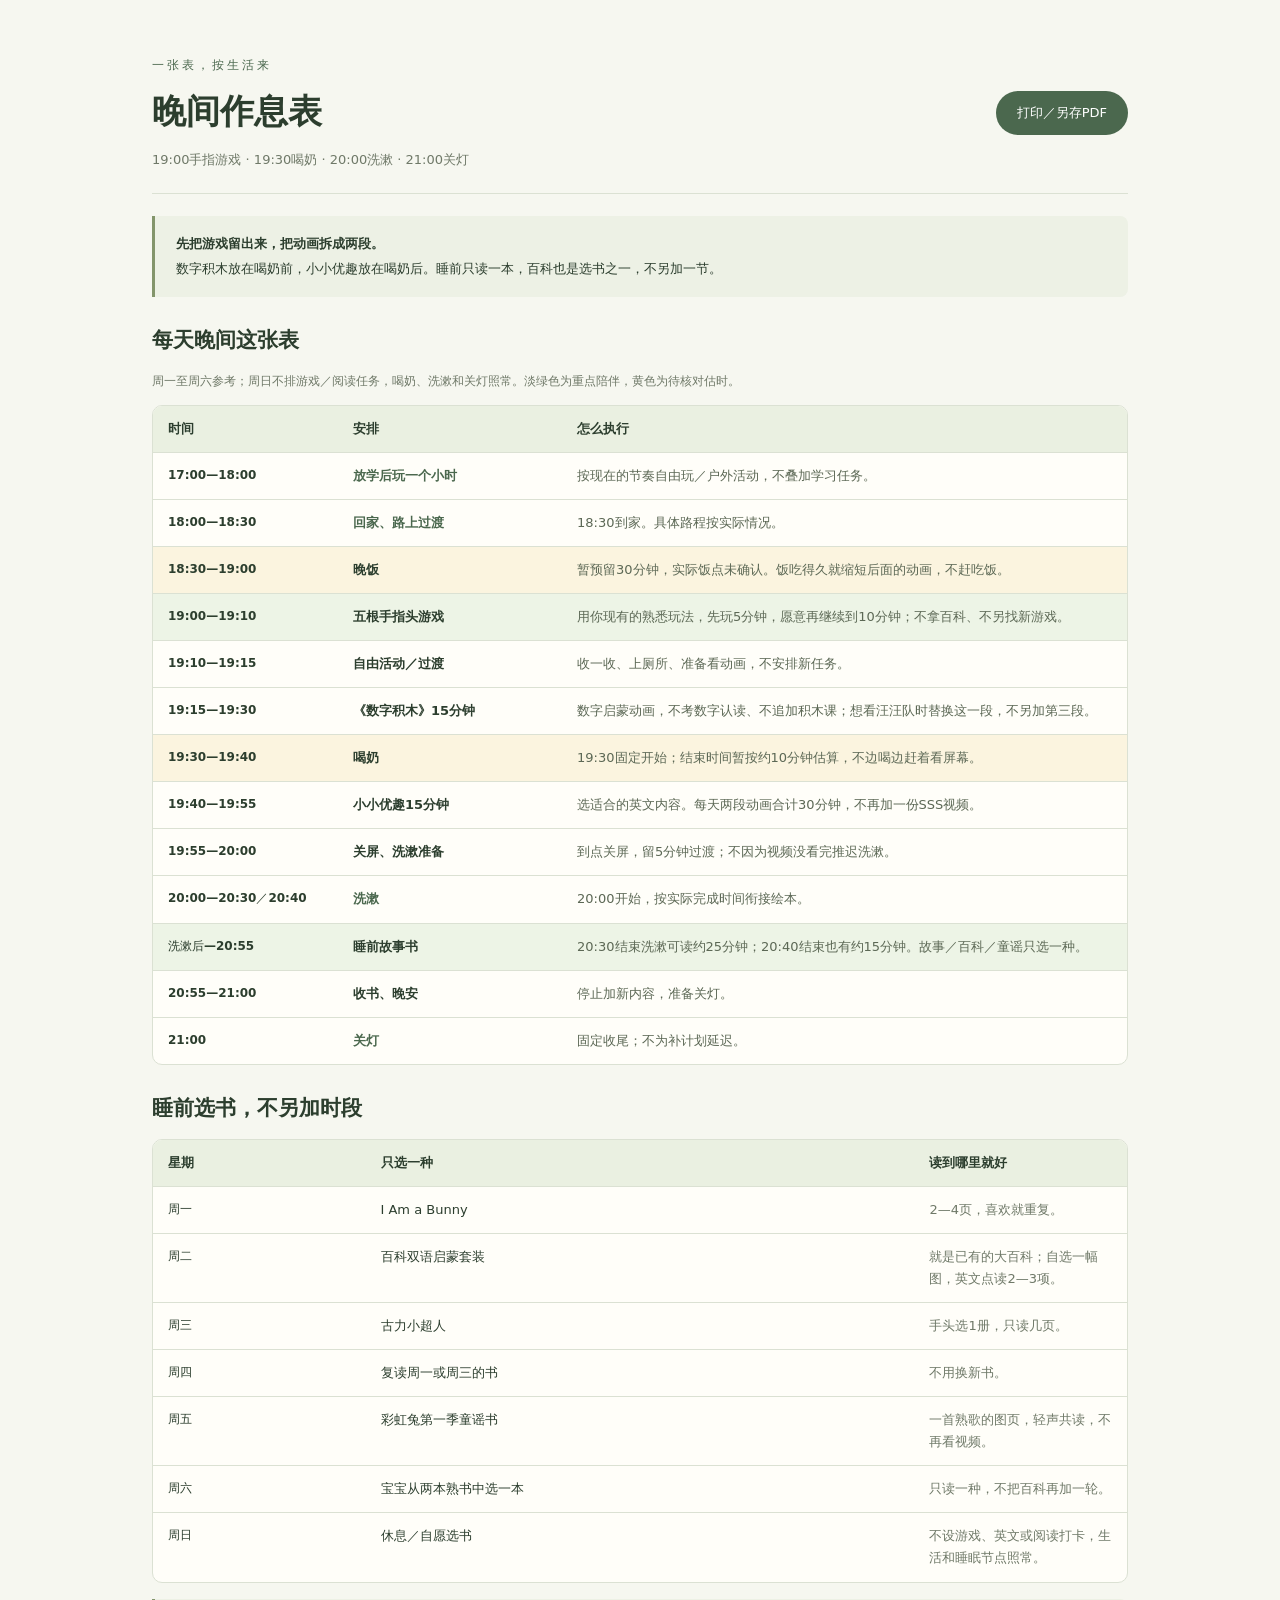
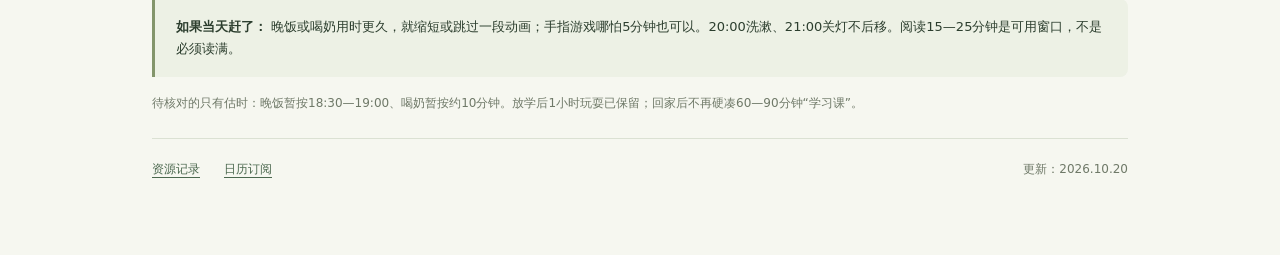
==== commit 0c4cdfda: "Rename post-wash reading slot to bedtime storybooks" ====
--- a/public/english-garden/index.html
+++ b/public/english-garden/index.html
@@ -1 +1 @@
-<!doctype html><html lang="zh-CN"><head><meta charset="utf-8"><meta name="viewport" content="width=device-width,initial-scale=1"><meta name="theme-color" content="#48664b"><title>晚间作息表 · 小小英语花园</title><link rel="stylesheet" href="style.css"></head><body><main><header><div><p class="eyebrow">一张表，按生活来</p><h1>晚间作息表</h1><p class="subtitle">19:00手指游戏 · 19:30喝奶 · 20:00洗漱 · 21:00关灯</p></div><button id="print" class="button">打印／另存PDF</button></header><div class="note"><b>先把游戏留出来，把动画拆成两段。</b> 数字积木放在喝奶前，小小优趣放在喝奶后。睡前只读一本，百科也是选书之一，不另加一节。</div><section><h2>每天晚间这张表</h2><p class="caption">周一至周六参考；周日不排游戏／阅读任务，喝奶、洗漱和关灯照常。淡绿色为重点陪伴，黄色为待核对估时。</p><div class="table-wrap"><table class="schedule"><thead><tr><th>时间</th><th>安排</th><th>怎么执行</th></tr></thead><tbody><tr class="fixed"><th scope="row">17:00—18:00</th><td><b>放学后玩一个小时</b></td><td>按现在的节奏自由玩／户外活动，不叠加学习任务。</td></tr><tr class="fixed"><th scope="row">18:00—18:30</th><td><b>回家、路上过渡</b></td><td>18:30到家。具体路程按实际情况。</td></tr><tr class="estimate"><th scope="row">18:30—19:00</th><td><b>晚饭</b></td><td>暂预留30分钟，实际饭点未确认。饭吃得久就缩短后面的动画，不赶吃饭。</td></tr><tr class="focus"><th scope="row">19:00—19:10</th><td><b>五根手指头游戏</b></td><td>用你现有的熟悉玩法，先玩5分钟，愿意再继续到10分钟；不拿百科、不另找新游戏。</td></tr><tr class="normal"><th scope="row">19:10—19:15</th><td><b>自由活动／过渡</b></td><td>收一收、上厕所、准备看动画，不安排新任务。</td></tr><tr class="screen"><th scope="row">19:15—19:30</th><td><b>《数字积木》15分钟</b></td><td>数字启蒙动画，不考数字认读、不追加积木课；想看汪汪队时替换这一段，不另加第三段。</td></tr><tr class="estimate"><th scope="row">19:30—19:40</th><td><b>喝奶</b></td><td>19:30固定开始；结束时间暂按约10分钟估算，不边喝边赶着看屏幕。</td></tr><tr class="screen"><th scope="row">19:40—19:55</th><td><b>小小优趣15分钟</b></td><td>选适合的英文内容。每天两段动画合计30分钟，不再加一份SSS视频。</td></tr><tr class="normal"><th scope="row">19:55—20:00</th><td><b>关屏、洗漱准备</b></td><td>到点关屏，留5分钟过渡；不因为视频没看完推迟洗漱。</td></tr><tr class="fixed"><th scope="row">20:00—20:30／20:40</th><td><b>洗漱</b></td><td>20:00开始，按实际完成时间衔接绘本。</td></tr><tr class="focus"><th scope="row">洗漱后—20:55</th><td><b>英文绘本，读一本就好</b></td><td>20:30结束洗漱可读约25分钟；20:40结束也有约15分钟。故事／百科／童谣只选一种。</td></tr><tr class="normal"><th scope="row">20:55—21:00</th><td><b>收书、晚安</b></td><td>停止加新内容，准备关灯。</td></tr><tr class="fixed"><th scope="row">21:00</th><td><b>关灯</b></td><td>固定收尾；不为补计划延迟。</td></tr></tbody></table></div></section><section><h2>睡前选书，不另加时段</h2><div class="table-wrap"><table class="reading"><thead><tr><th>星期</th><th>只选一种</th><th>读到哪里就好</th></tr></thead><tbody><tr><th scope="row">周一</th><td>I Am a Bunny</td><td>2—4页，喜欢就重复。</td></tr><tr><th scope="row">周二</th><td>百科双语启蒙套装</td><td>就是已有的大百科；自选一幅图，英文点读2—3项。</td></tr><tr><th scope="row">周三</th><td>古力小超人</td><td>手头选1册，只读几页。</td></tr><tr><th scope="row">周四</th><td>复读周一或周三的书</td><td>不用换新书。</td></tr><tr><th scope="row">周五</th><td>彩虹兔第一季童谣书</td><td>一首熟歌的图页，轻声共读，不再看视频。</td></tr><tr><th scope="row">周六</th><td>宝宝从两本熟书中选一本</td><td>只读一种，不把百科再加一轮。</td></tr><tr><th scope="row">周日</th><td>休息／自愿选书</td><td>不设游戏、英文或阅读打卡，生活和睡眠节点照常。</td></tr></tbody></table></div></section><div class="note compact"><b>如果当天赶了：</b> 晚饭或喝奶用时更久，就缩短或跳过一段动画；手指游戏哪怕5分钟也可以。20:00洗漱、21:00关灯不后移。阅读15—25分钟是可用窗口，不是必须读满。</div><p class="caption assumptions">待核对的只有估时：晚饭暂按18:30—19:00、喝奶暂按约10分钟。放学后1小时玩耍已保留；回家后不再硬凑60—90分钟“学习课”。</p><footer><a href="library.html">资源记录</a><a href="calendar.html">日历订阅</a><span>更新：2026.10.20</span></footer></main><script src="app.js"></script></body></html>+<!doctype html><html lang="zh-CN"><head><meta charset="utf-8"><meta name="viewport" content="width=device-width,initial-scale=1"><meta name="theme-color" content="#48664b"><title>晚间作息表 · 小小英语花园</title><link rel="stylesheet" href="style.css"></head><body><main><header><div><p class="eyebrow">一张表，按生活来</p><h1>晚间作息表</h1><p class="subtitle">19:00手指游戏 · 19:30喝奶 · 20:00洗漱 · 21:00关灯</p></div><button id="print" class="button">打印／另存PDF</button></header><div class="note"><b>先把游戏留出来，把动画拆成两段。</b> 数字积木放在喝奶前，小小优趣放在喝奶后。睡前只读一本，百科也是选书之一，不另加一节。</div><section><h2>每天晚间这张表</h2><p class="caption">周一至周六参考；周日不排游戏／阅读任务，喝奶、洗漱和关灯照常。淡绿色为重点陪伴，黄色为待核对估时。</p><div class="table-wrap"><table class="schedule"><thead><tr><th>时间</th><th>安排</th><th>怎么执行</th></tr></thead><tbody><tr class="fixed"><th scope="row">17:00—18:00</th><td><b>放学后玩一个小时</b></td><td>按现在的节奏自由玩／户外活动，不叠加学习任务。</td></tr><tr class="fixed"><th scope="row">18:00—18:30</th><td><b>回家、路上过渡</b></td><td>18:30到家。具体路程按实际情况。</td></tr><tr class="estimate"><th scope="row">18:30—19:00</th><td><b>晚饭</b></td><td>暂预留30分钟，实际饭点未确认。饭吃得久就缩短后面的动画，不赶吃饭。</td></tr><tr class="focus"><th scope="row">19:00—19:10</th><td><b>五根手指头游戏</b></td><td>用你现有的熟悉玩法，先玩5分钟，愿意再继续到10分钟；不拿百科、不另找新游戏。</td></tr><tr class="normal"><th scope="row">19:10—19:15</th><td><b>自由活动／过渡</b></td><td>收一收、上厕所、准备看动画，不安排新任务。</td></tr><tr class="screen"><th scope="row">19:15—19:30</th><td><b>《数字积木》15分钟</b></td><td>数字启蒙动画，不考数字认读、不追加积木课；想看汪汪队时替换这一段，不另加第三段。</td></tr><tr class="estimate"><th scope="row">19:30—19:40</th><td><b>喝奶</b></td><td>19:30固定开始；结束时间暂按约10分钟估算，不边喝边赶着看屏幕。</td></tr><tr class="screen"><th scope="row">19:40—19:55</th><td><b>小小优趣15分钟</b></td><td>选适合的英文内容。每天两段动画合计30分钟，不再加一份SSS视频。</td></tr><tr class="normal"><th scope="row">19:55—20:00</th><td><b>关屏、洗漱准备</b></td><td>到点关屏，留5分钟过渡；不因为视频没看完推迟洗漱。</td></tr><tr class="fixed"><th scope="row">20:00—20:30／20:40</th><td><b>洗漱</b></td><td>20:00开始，按实际完成时间衔接绘本。</td></tr><tr class="focus"><th scope="row">洗漱后—20:55</th><td><b>睡前故事书</b></td><td>20:30结束洗漱可读约25分钟；20:40结束也有约15分钟。故事／百科／童谣只选一种。</td></tr><tr class="normal"><th scope="row">20:55—21:00</th><td><b>收书、晚安</b></td><td>停止加新内容，准备关灯。</td></tr><tr class="fixed"><th scope="row">21:00</th><td><b>关灯</b></td><td>固定收尾；不为补计划延迟。</td></tr></tbody></table></div></section><section><h2>睡前选书，不另加时段</h2><div class="table-wrap"><table class="reading"><thead><tr><th>星期</th><th>只选一种</th><th>读到哪里就好</th></tr></thead><tbody><tr><th scope="row">周一</th><td>I Am a Bunny</td><td>2—4页，喜欢就重复。</td></tr><tr><th scope="row">周二</th><td>百科双语启蒙套装</td><td>就是已有的大百科；自选一幅图，英文点读2—3项。</td></tr><tr><th scope="row">周三</th><td>古力小超人</td><td>手头选1册，只读几页。</td></tr><tr><th scope="row">周四</th><td>复读周一或周三的书</td><td>不用换新书。</td></tr><tr><th scope="row">周五</th><td>彩虹兔第一季童谣书</td><td>一首熟歌的图页，轻声共读，不再看视频。</td></tr><tr><th scope="row">周六</th><td>宝宝从两本熟书中选一本</td><td>只读一种，不把百科再加一轮。</td></tr><tr><th scope="row">周日</th><td>休息／自愿选书</td><td>不设游戏、英文或阅读打卡，生活和睡眠节点照常。</td></tr></tbody></table></div></section><div class="note compact"><b>如果当天赶了：</b> 晚饭或喝奶用时更久，就缩短或跳过一段动画；手指游戏哪怕5分钟也可以。20:00洗漱、21:00关灯不后移。阅读15—25分钟是可用窗口，不是必须读满。</div><p class="caption assumptions">待核对的只有估时：晚饭暂按18:30—19:00、喝奶暂按约10分钟。放学后1小时玩耍已保留；回家后不再硬凑60—90分钟“学习课”。</p><footer><a href="library.html">资源记录</a><a href="calendar.html">日历订阅</a><span>更新：2026.10.20</span></footer></main><script src="app.js"></script></body></html>
--- a/public/english-garden/style.css
+++ b/public/english-garden/style.css
@@ -1,2 +1,4 @@
 :root{--bg:#f6f7f0;--paper:#fffef9;--ink:#2c3e2e;--green:#4b684e;--line:#dbe1d3;--muted:#6f7968}*{box-sizing:border-box}body{margin:0;background:var(--bg);color:var(--ink);font:15px/1.7 system-ui,-apple-system,"PingFang SC","Microsoft YaHei",sans-serif}main{max-width:1040px;margin:35px auto;padding:20px 32px}header{display:flex;justify-content:space-between;align-items:center;gap:24px;border-bottom:1px solid var(--line);padding-bottom:22px;margin-bottom:22px}.eyebrow{font-size:12px;color:var(--green);letter-spacing:3px;margin:0 0 8px}h1{font-size:34px;font-weight:600;margin:0 0 8px}h2{font-size:21px;font-weight:650;margin:26px 0 12px}.subtitle,.caption{color:var(--muted)}.subtitle{margin:0;font-size:13px}.caption{font-size:12px;margin:8px 0 13px}a{color:var(--green);text-underline-offset:4px}.button{display:inline-block;border:0;border-radius:22px;background:var(--green);color:white;padding:11px 21px;font:inherit;font-size:13px;white-space:nowrap;text-decoration:none;cursor:pointer}button:focus-visible,a:focus-visible{outline:3px solid #b38d4a;outline-offset:4px}.note{padding:17px 21px;border-left:3px solid #83956b;background:#edf1e5;border-radius:0 8px 8px 0;font-size:13px;margin:16px 0}.note b{display:block;margin-bottom:3px}.compact b{display:inline}.table-wrap{overflow-x:auto;border:1px solid var(--line);border-radius:10px;background:var(--paper)}table{border-collapse:collapse;width:100%;text-align:left;font-size:13px;line-height:1.7}th,td{padding:12px 15px;border-bottom:1px solid var(--line);vertical-align:top}thead{background:#eaf0e1}thead th{font-weight:650}tbody th{font-size:12px;font-weight:550;white-space:nowrap}.schedule th:first-child{width:19%}.schedule td:nth-child(2){width:23%}.schedule td:last-child{color:#5c6855}.schedule .focus{background:#edf4e6}.schedule .estimate{background:#fbf4df}.schedule .fixed td b{color:var(--green)}tbody tr:last-child th,tbody tr:last-child td{border-bottom:0}.reading th{width:12%}.reading td:nth-child(2){width:31%}.reading td:last-child{color:var(--muted)}footer{display:flex;align-items:center;gap:24px;font-size:12px;border-top:1px solid var(--line);padding:20px 0;margin-top:25px}footer span{margin-left:auto;color:var(--muted)}ol{padding-left:23px}li{margin:12px 0}.url{overflow-wrap:anywhere;font-size:13px}@media(max-width:650px){main{margin:12px auto;padding:15px}header{align-items:start;gap:12px;flex-wrap:wrap}h1{font-size:28px}.subtitle{font-size:12px}.button{padding:9px 15px}h2{font-size:19px}th,td{padding:9px 8px;font-size:12px}.schedule th:first-child{width:22%}.schedule td:nth-child(2){width:25%}.schedule tbody th{white-space:normal;font-size:11px}.note{padding:14px;font-size:12px}footer{gap:18px;flex-wrap:wrap}.caption{font-size:11px}}
 @media print{@page{size:A4 portrait;margin:10mm}body{background:white;color:#222;font-size:9pt}main{max-width:none;margin:0;padding:0}header{margin-bottom:3mm;padding-bottom:3mm;gap:4mm}header .button,footer{display:none}.eyebrow{font-size:8pt;margin-bottom:1mm}h1{font-size:20pt;margin:0 0 1mm}.subtitle{font-size:8pt}h2{font-size:12pt;margin:4mm 0 2mm}.note{font-size:8.5pt;padding:2mm 3mm;margin:2mm 0;background:#f3f5ed;border-left:2px solid #7d896e}.note b{display:inline}.caption{font-size:7.7pt;margin:1mm 0 2mm}.table-wrap{border-radius:0;overflow:visible}table{font-size:8.5pt;line-height:1.4}th,td{padding:1.8mm 2mm;font-size:8.5pt}tbody th,.schedule tbody th{font-size:8pt}.schedule th:first-child{width:20%}.schedule td:nth-child(2){width:24%}tr{break-inside:avoid;page-break-inside:avoid}.reading th{width:10%}.reading td:nth-child(2){width:31%}.assumptions{font-size:7.5pt}.focus,.estimate{-webkit-print-color-adjust:exact;print-color-adjust:exact}}
+
+@media print{@page{size:A4 portrait;margin:8mm}section>.caption{display:none}.table-wrap table{line-height:1.3}th,td{padding:1mm 1.5mm;font-size:8pt}tbody th,.schedule tbody th{font-size:7.6pt}h2{font-size:11pt;margin:3mm 0 1.5mm}.note{font-size:8pt;padding:1.5mm 2mm;margin:1.5mm 0}.assumptions{font-size:7pt;margin:1mm 0}.subtitle{font-size:7.6pt}header{padding-bottom:2mm;margin-bottom:2mm}}
